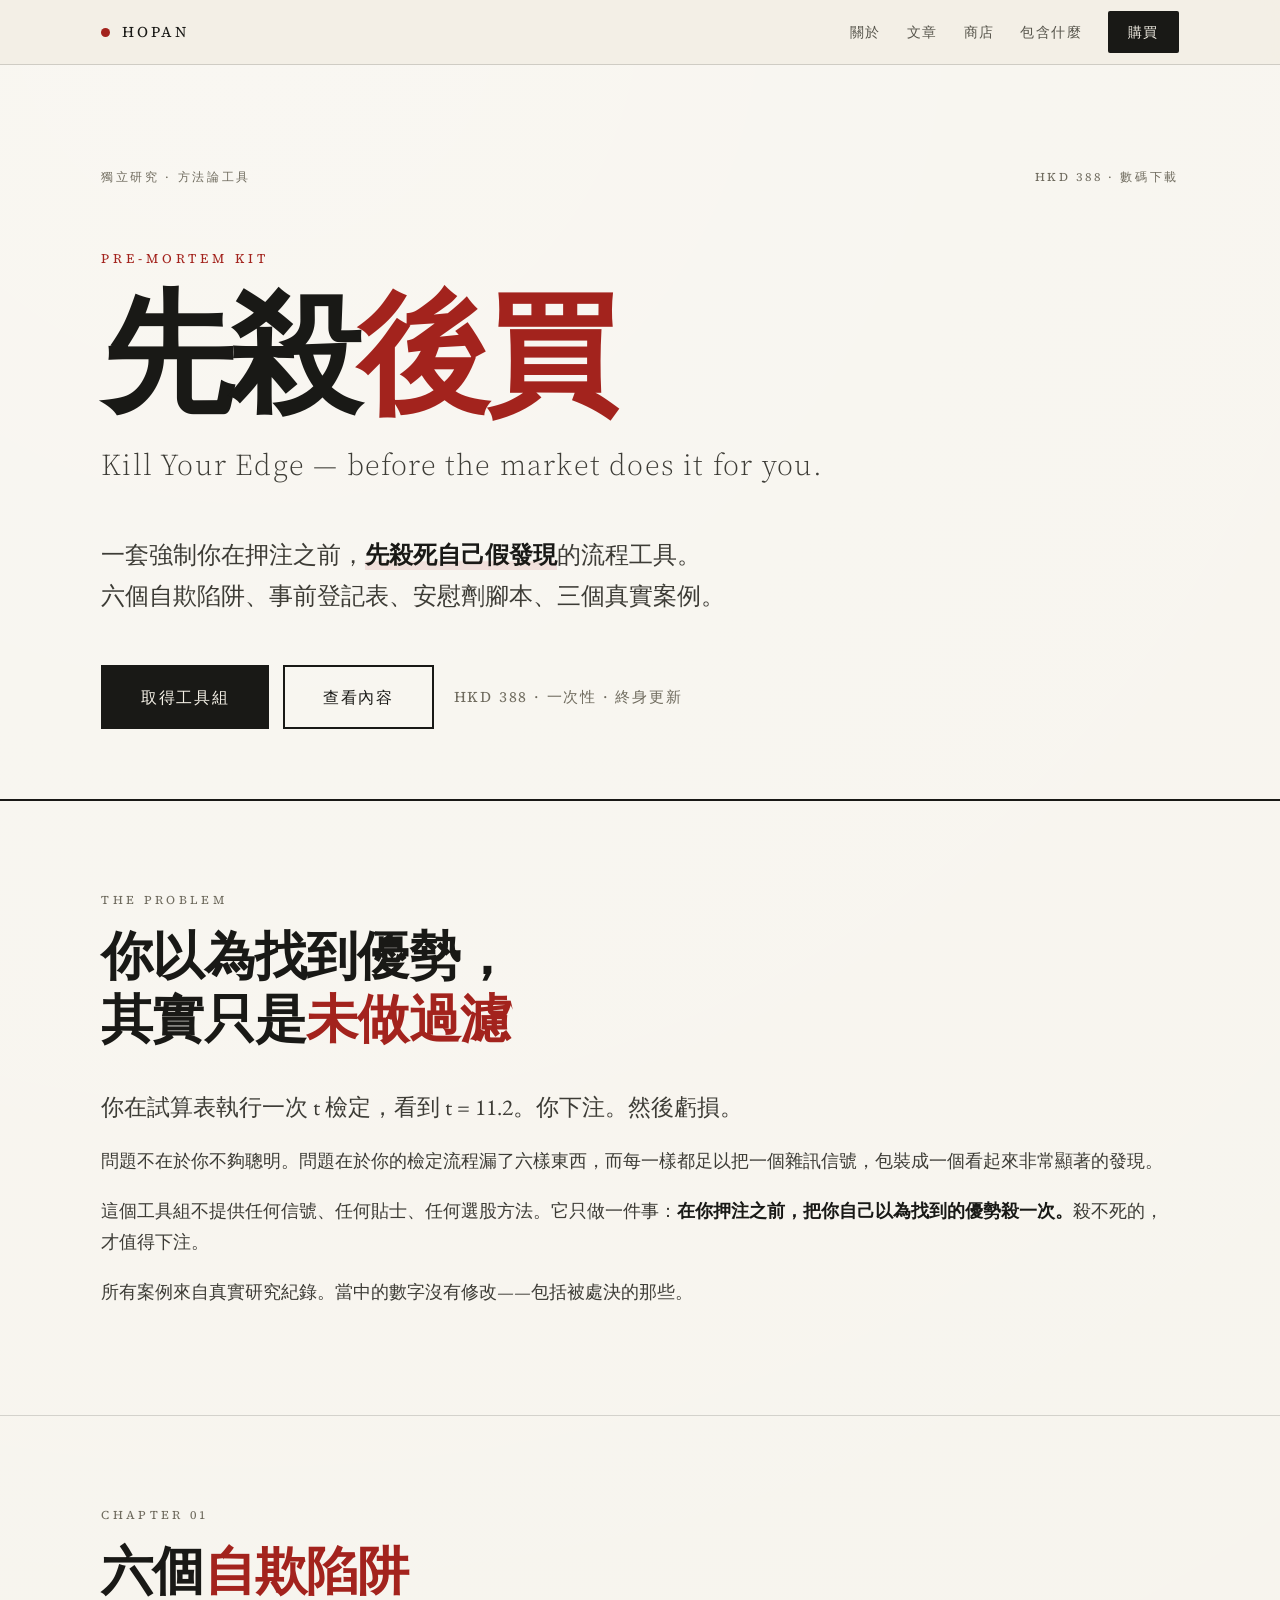
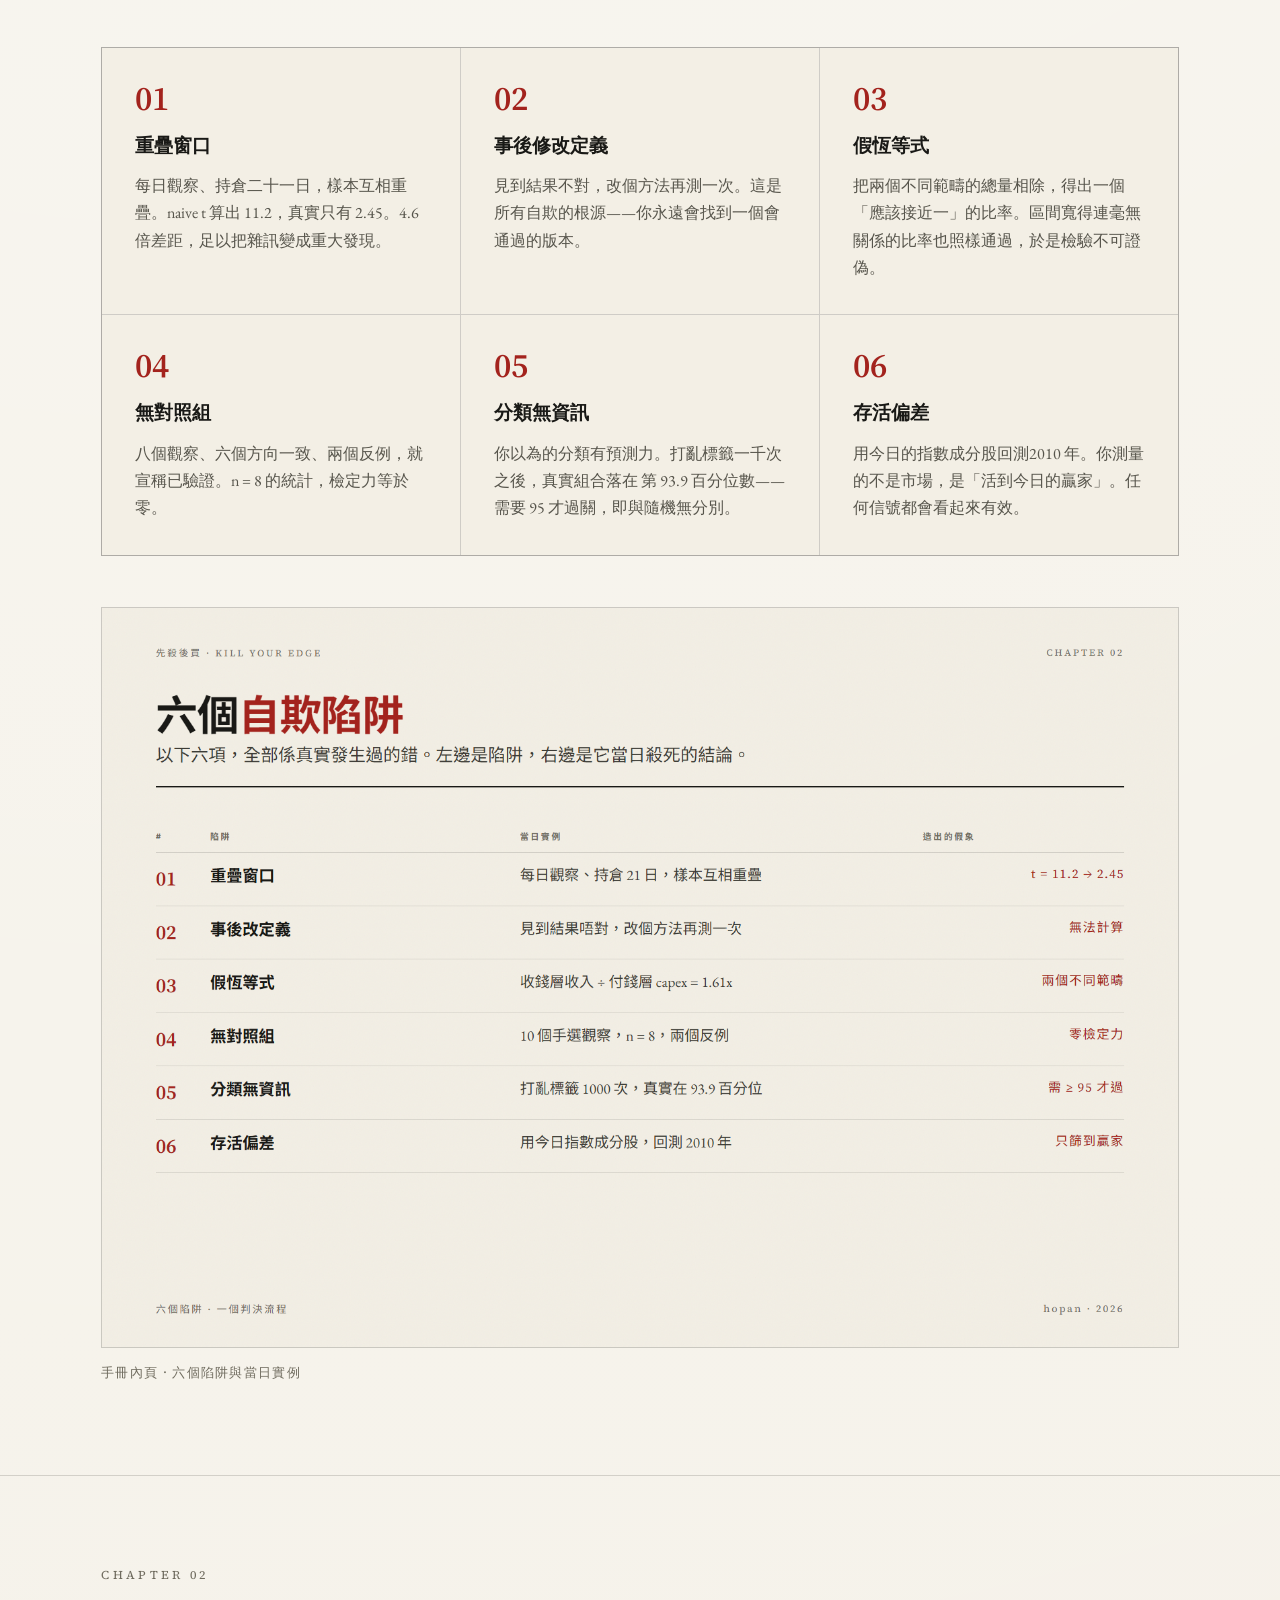
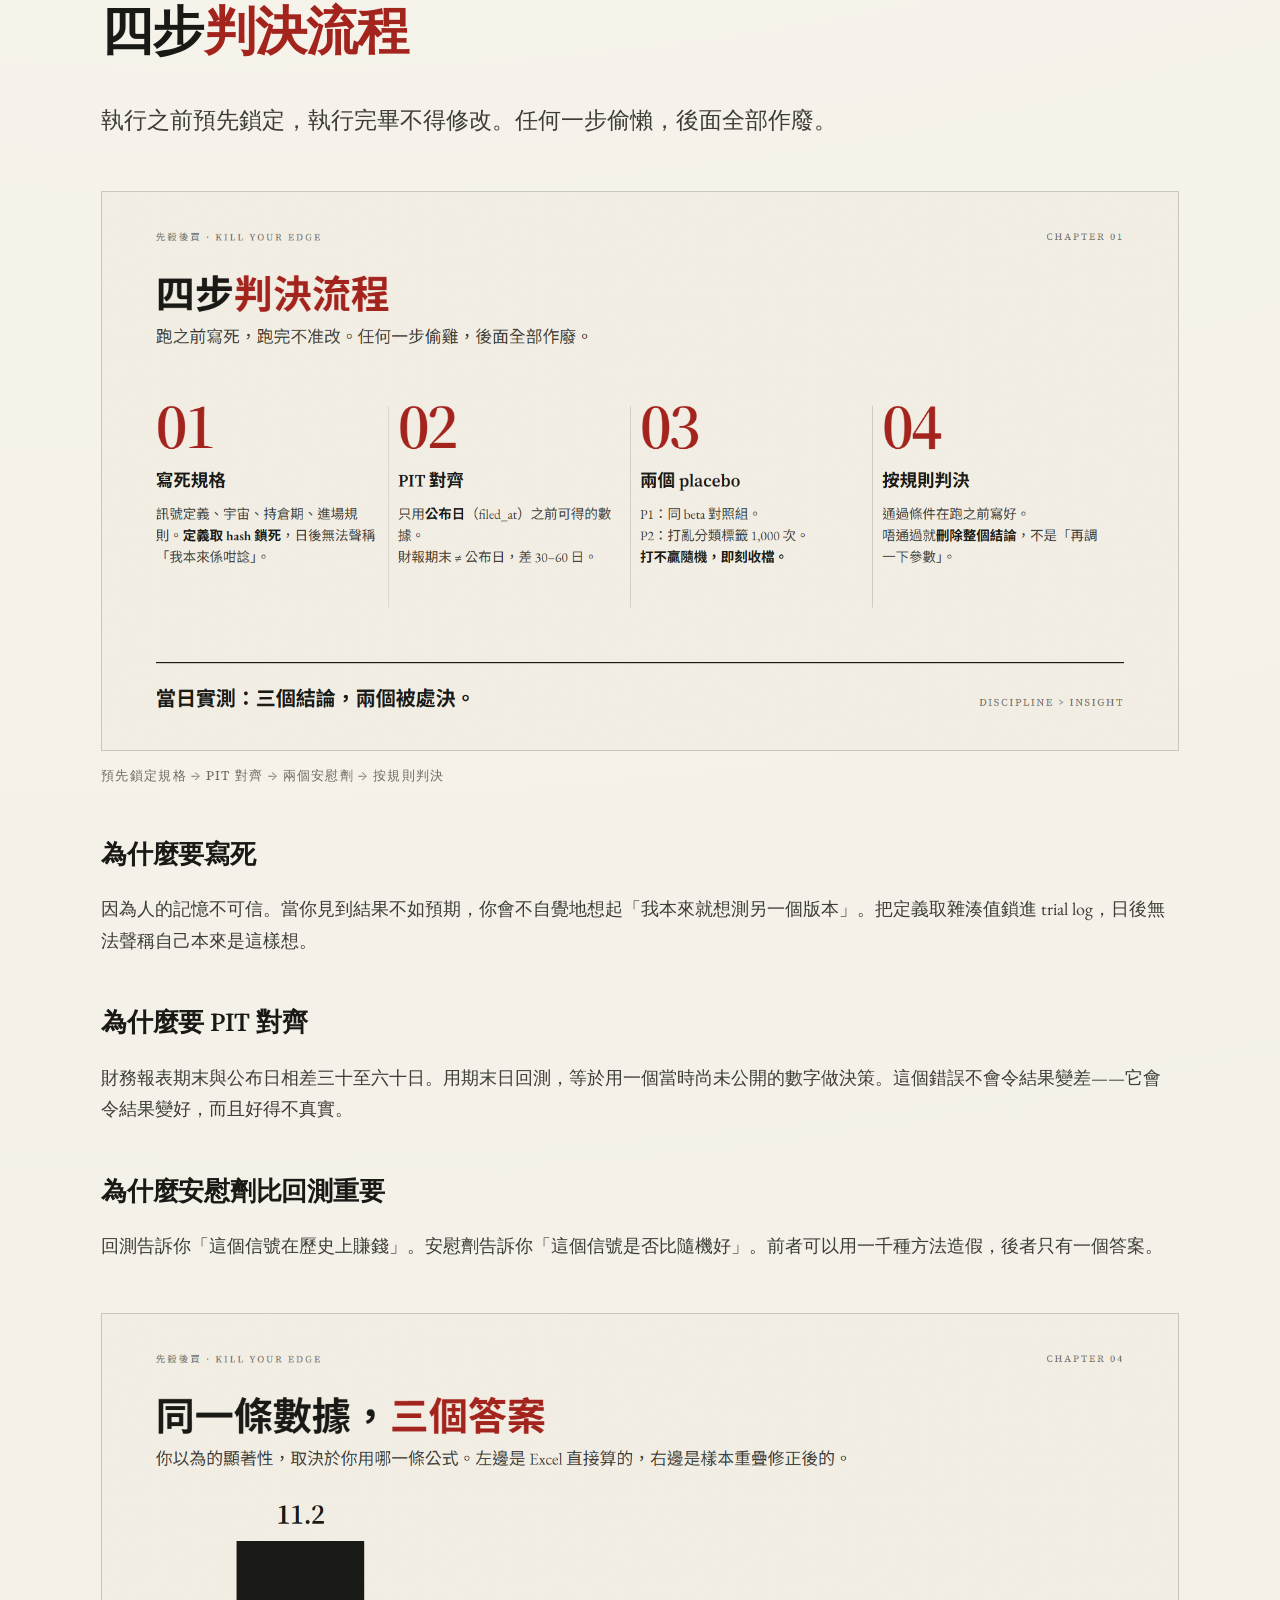
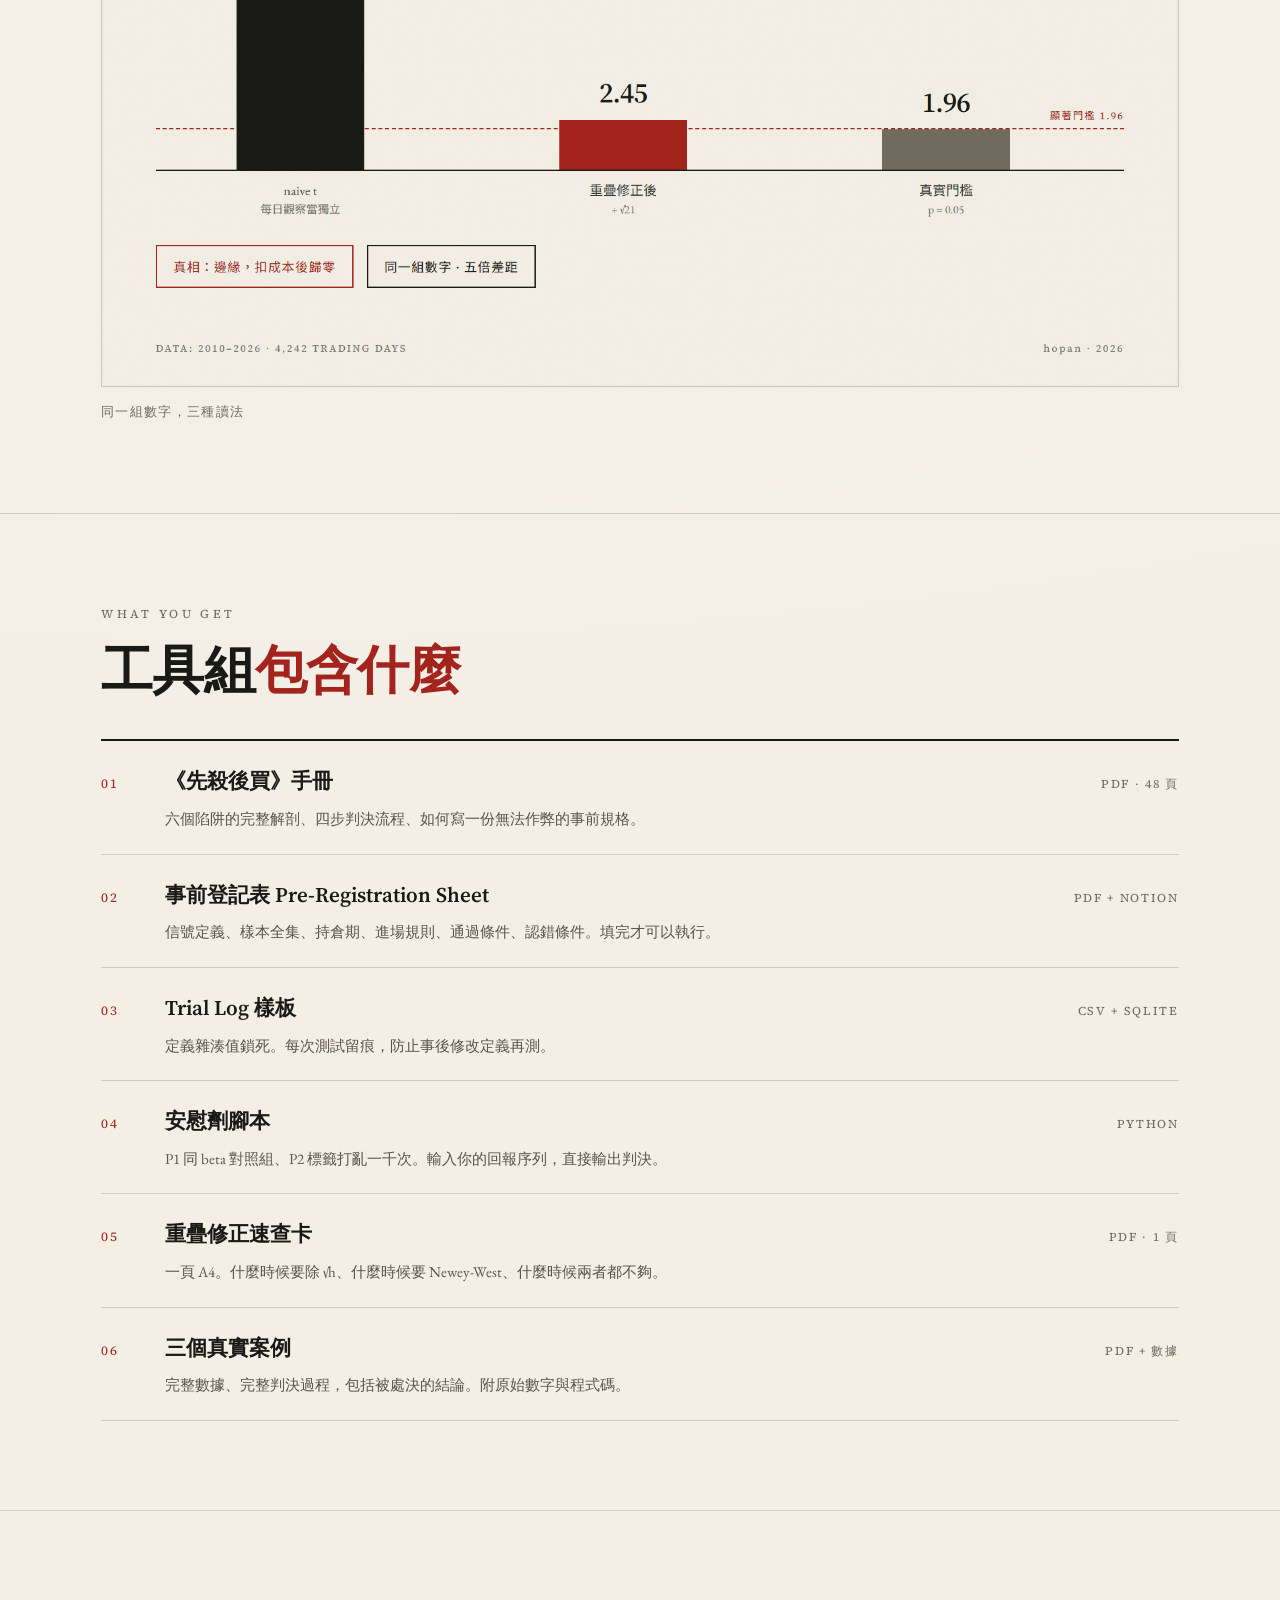
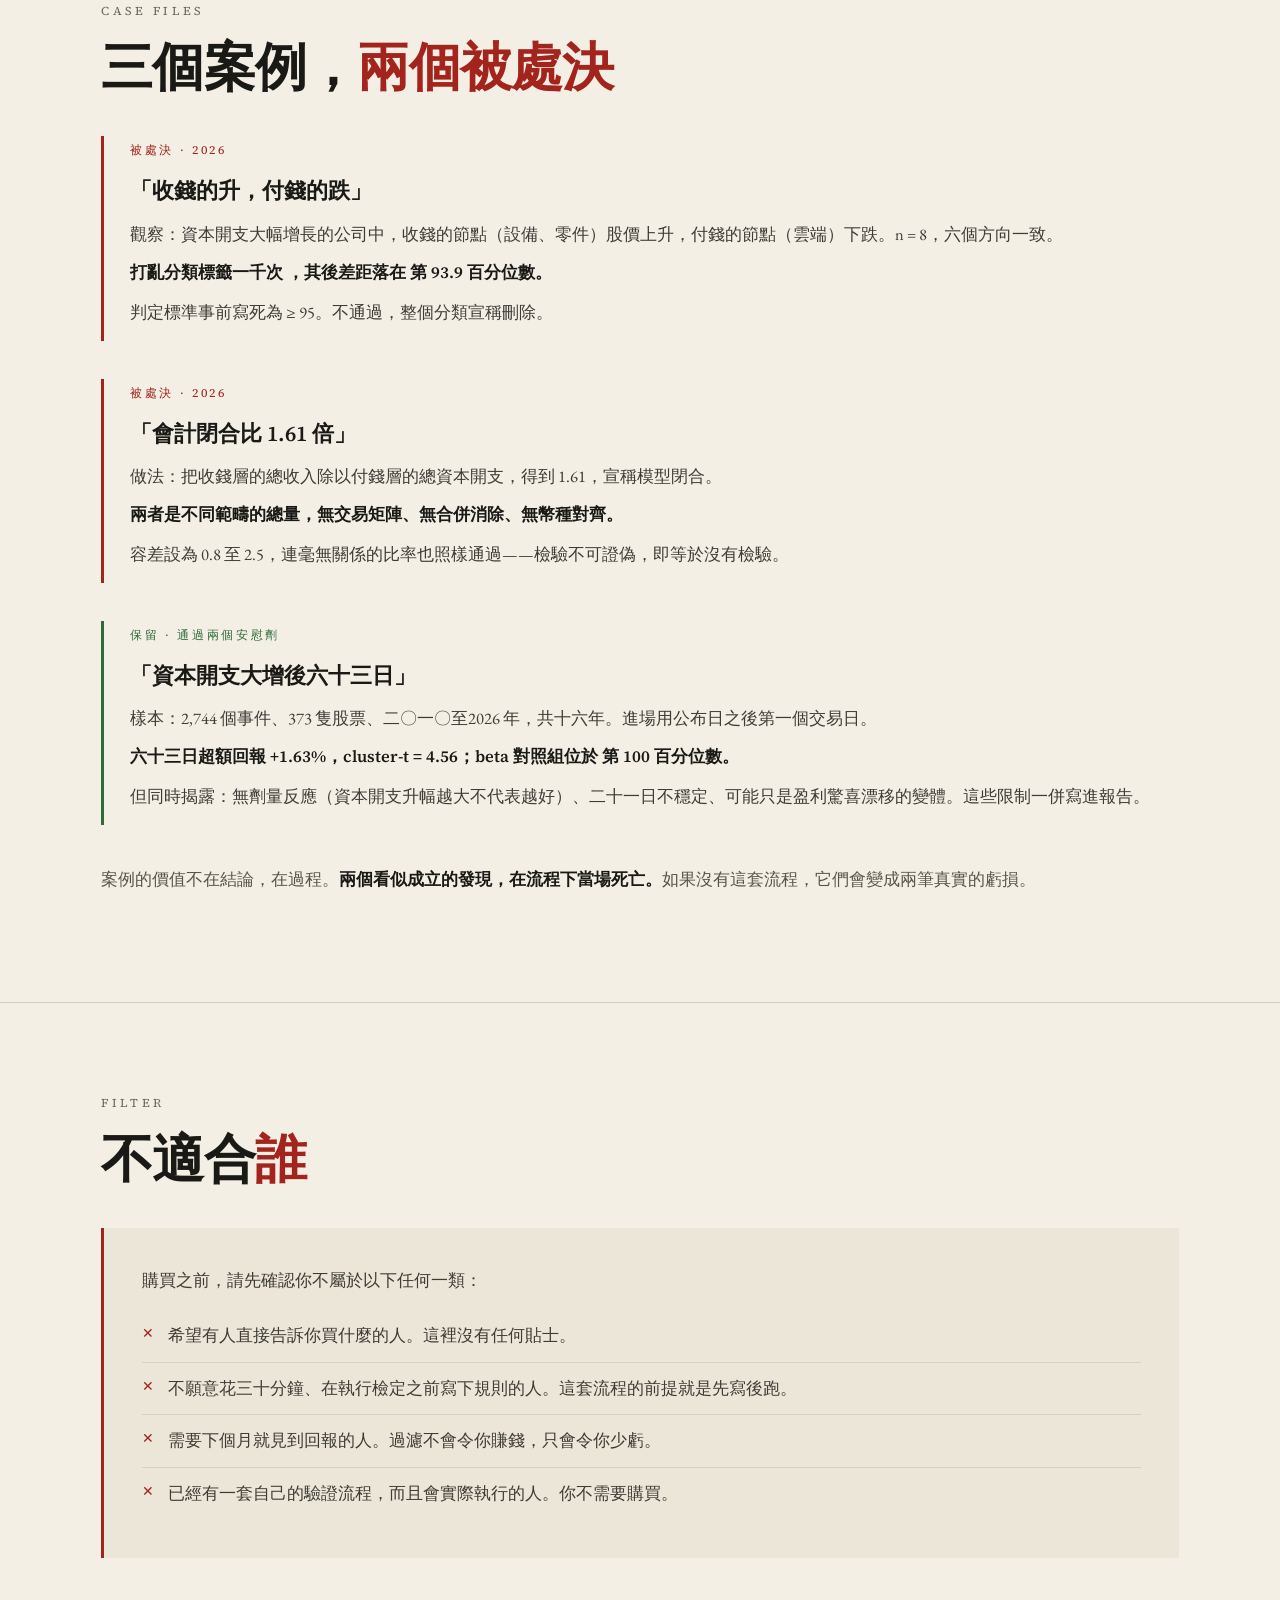
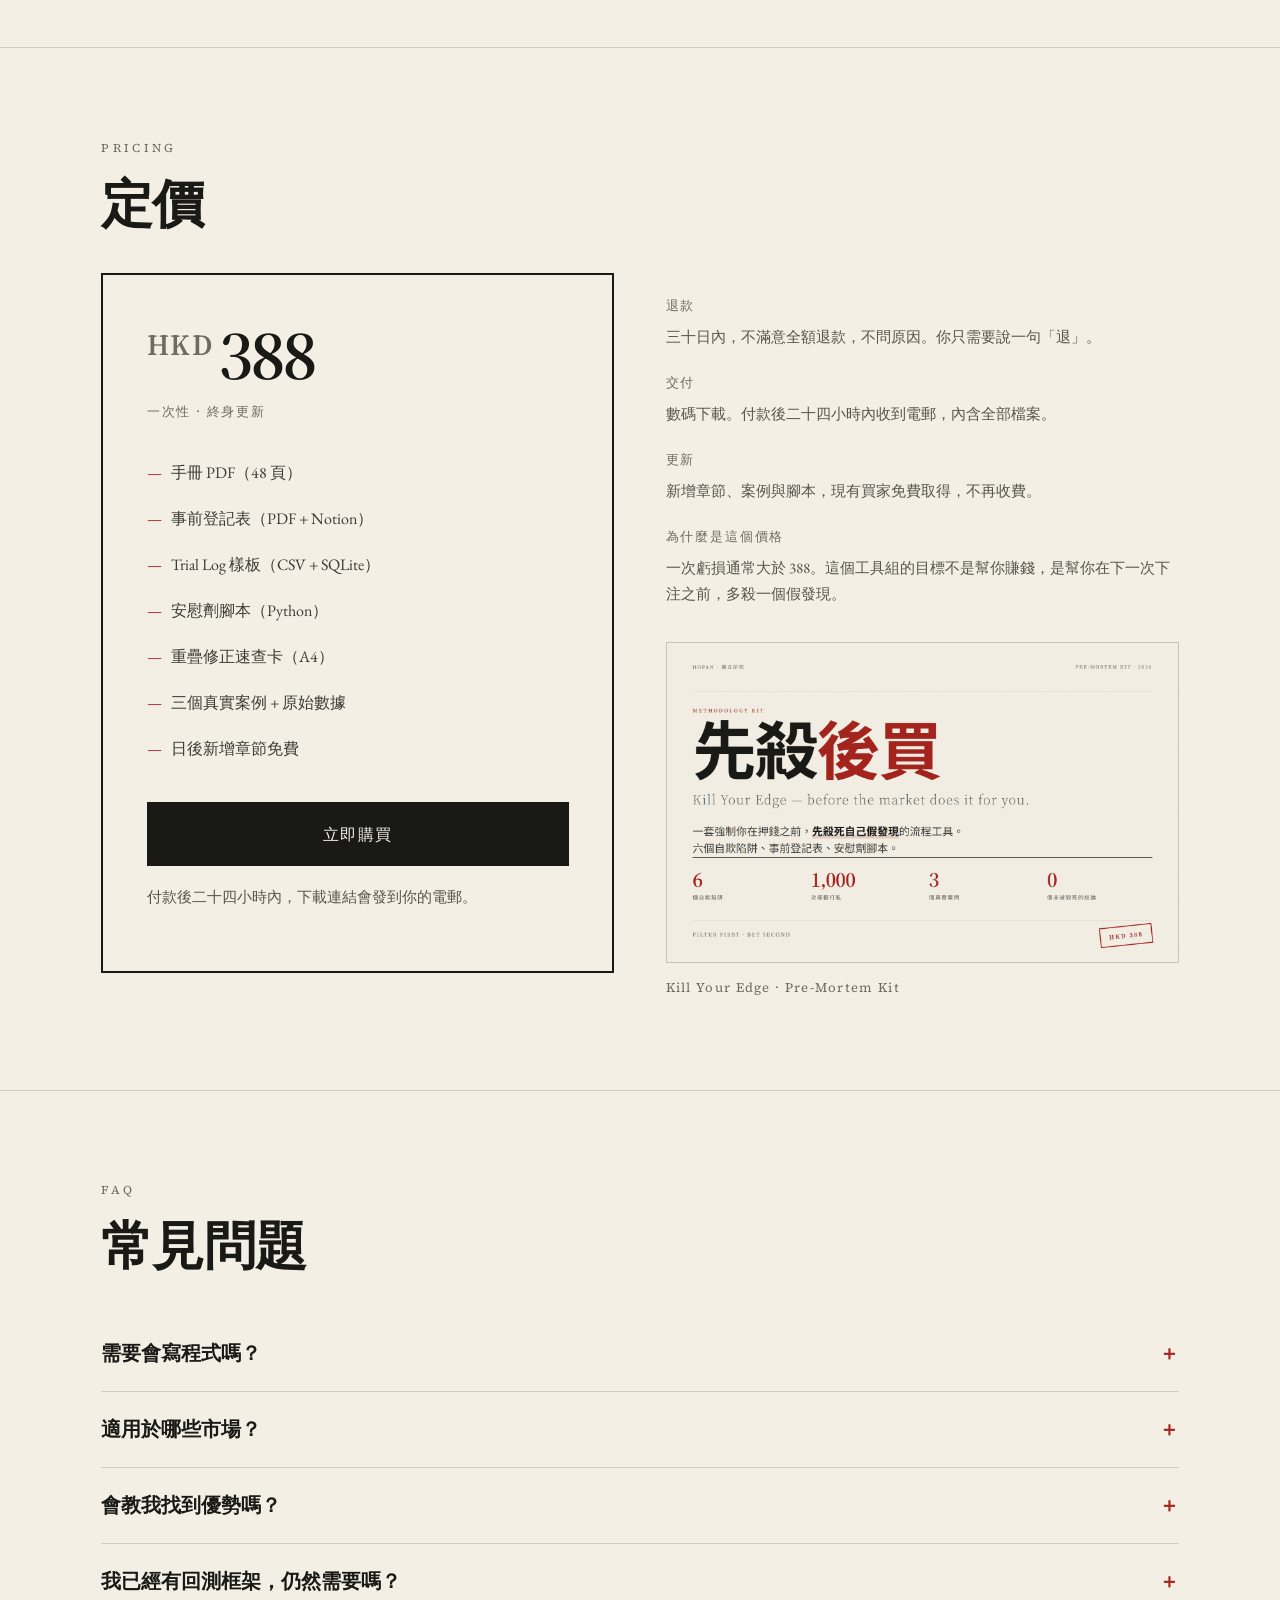
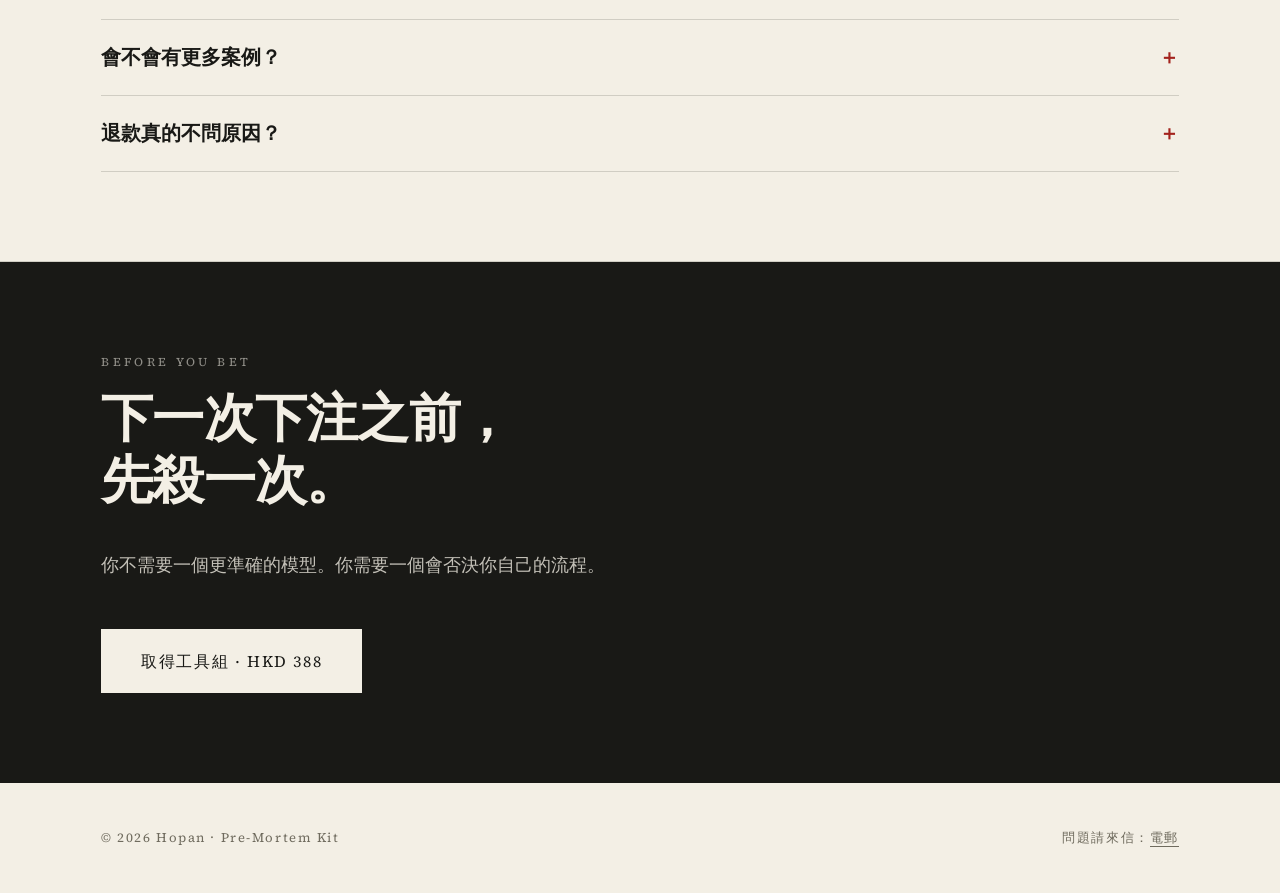
==== product-premortem.html @ c2eba6cc "商城改版：產品卡片化 + 全站文案轉書面語（經二仔審查，修 n 值矛盾、倍數誤差、術語統一）" ====
<!DOCTYPE html>
<html lang="zh-Hant">
<head>
<meta charset="utf-8">
<meta name="viewport" content="width=device-width,initial-scale=1">
<title>先殺後買 · Kill Your Edge——在押注之前，先殺死自己以為找到的優勢</title>
<meta name="description" content="一套強制你在押注之前殺死自己假發現的流程工具。六個自欺陷阱、事前登記表、安慰劑腳本、三個真實案例。HKD 388。">
<meta property="og:title" content="先殺後買 · Kill Your Edge">
<meta property="og:description" content="在押注之前，先殺死自己以為找到的優勢。">
<meta property="og:image" content="https://wus311125-cmd.github.io/images/01-cover.png">
<style>
@font-face{font-family:'SS4';src:url('fonts/source-serif-4-variable.ttf') format('truetype');font-weight:200 900;font-display:swap;}
@font-face{font-family:'EBG';src:url('fonts/eb-garamond-variable.ttf') format('truetype');font-weight:400 800;font-display:swap;}
:root{
  --ground:#f3efe5; --ground-2:#ece6d8; --ink:#191916; --ink-soft:#3d3c36;
  --ink-dim:#57554c; --ink-faint:#6f6b5e; --red:#a3231d; --red-soft:rgba(163,35,29,.10);
}
*{margin:0;padding:0;box-sizing:border-box;}
html{scroll-behavior:smooth;}
body{
  background:var(--ground); color:var(--ink);
  font-family:'EBG',Georgia,serif; font-size:18px; line-height:1.75;
  -webkit-font-smoothing:antialiased;
  background-image:radial-gradient(circle at 20% 0%,rgba(255,255,255,.5),transparent 55%);
}
::selection{background:var(--ink);color:var(--ground);}
a{color:inherit;text-decoration:none;}
.wrap{max-width:1180px;margin:0 auto;padding:0 clamp(20px,4vw,56px);}

header{
  position:sticky;top:0;z-index:50;background:rgba(243,239,229,.94);
  backdrop-filter:blur(8px);border-bottom:1px solid rgba(25,25,22,.16);
}
header .wrap{display:flex;align-items:center;justify-content:space-between;height:64px;}
.brand{display:flex;align-items:center;gap:12px;font-family:'SS4',serif;font-size:15px;letter-spacing:.18em;text-transform:uppercase;}
.dot{width:9px;height:9px;border-radius:50%;background:var(--red);display:inline-block;}
header nav{display:flex;gap:26px;align-items:center;font-family:'SS4',serif;font-size:14px;letter-spacing:.1em;color:var(--ink-dim);}
header nav a:hover{color:var(--red);}
.buy-mini{
  background:var(--ink);color:var(--ground);padding:9px 20px;border-radius:2px;
  font-family:'SS4',serif;font-size:14px;letter-spacing:.1em;transition:background .2s;
}
.buy-mini:hover{background:var(--red);color:var(--ground)!important;}

.hero{padding:clamp(56px,8vw,110px) 0 clamp(40px,6vw,70px);border-bottom:2px solid var(--ink);}
.dateline{display:flex;justify-content:space-between;font-family:'SS4',serif;font-size:12px;letter-spacing:.22em;text-transform:uppercase;color:var(--ink-faint);margin-bottom:clamp(30px,5vw,60px);}
.kicker{font-family:'SS4',serif;font-size:13px;letter-spacing:.3em;text-transform:uppercase;color:var(--red);margin-bottom:20px;}
h1{font-family:'SS4',serif;font-weight:600;font-size:clamp(56px,11vw,132px);line-height:.95;letter-spacing:-.03em;}
h1 .r{color:var(--red);}
.hero .en{font-family:'SS4',serif;font-size:clamp(18px,2.4vw,30px);font-weight:300;letter-spacing:.04em;color:var(--ink-soft);margin-top:22px;}
.hero .lede{font-size:clamp(18px,2vw,24px);line-height:1.7;color:var(--ink-soft);max-width:820px;margin-top:clamp(26px,4vw,44px);}
.hero .lede b{font-weight:600;color:var(--ink);box-shadow:inset 0 -.36em 0 var(--red-soft);}
.herocta{display:flex;gap:14px;align-items:center;flex-wrap:wrap;margin-top:clamp(30px,4vw,48px);}
.btn{
  display:inline-block;font-family:'SS4',serif;font-size:16px;letter-spacing:.1em;
  padding:16px 38px;border:2px solid var(--ink);transition:all .2s;
}
.btn.solid{background:var(--ink);color:var(--ground);}
.btn.solid:hover{background:var(--red);border-color:var(--red);}
.btn.ghost{background:transparent;color:var(--ink);}
.btn.ghost:hover{background:var(--ink);color:var(--ground);}
.price-tag{font-family:'SS4',serif;font-size:15px;letter-spacing:.12em;color:var(--ink-faint);margin-left:6px;}

section{padding:clamp(56px,7vw,96px) 0;border-bottom:1px solid rgba(25,25,22,.16);}
.eyebrow{font-family:'SS4',serif;font-size:12px;letter-spacing:.28em;text-transform:uppercase;color:var(--ink-faint);margin-bottom:14px;}
h2{font-family:'SS4',serif;font-size:clamp(30px,4.2vw,52px);font-weight:600;line-height:1.2;letter-spacing:-.015em;margin-bottom:clamp(22px,3vw,38px);}
h2 .r{color:var(--red);}
h3{font-family:'SS4',serif;font-size:clamp(20px,2.2vw,26px);font-weight:600;margin:44px 0 16px;letter-spacing:-.01em;}
p{margin-bottom:18px;color:var(--ink-soft);}
p.big{font-size:clamp(19px,2vw,23px);line-height:1.7;color:var(--ink-soft);}
p strong{color:var(--ink);font-weight:600;}
figure{margin:clamp(30px,4vw,52px) 0 0;}
figure img{width:100%;display:block;border:1px solid rgba(25,25,22,.2);}
figcaption{font-family:'SS4',serif;font-size:13px;letter-spacing:.1em;color:var(--ink-faint);margin-top:14px;}

.grid{display:grid;grid-template-columns:repeat(auto-fit,minmax(320px,1fr));gap:1px;background:rgba(25,25,22,.18);border:1px solid rgba(25,25,22,.18);margin-top:clamp(28px,4vw,44px);}
.card{background:var(--ground);padding:clamp(22px,2.6vw,34px);}
.card .n{font-family:'SS4',serif;font-size:34px;font-weight:600;color:var(--red);line-height:1;margin-bottom:14px;}
.card h4{font-family:'SS4',serif;font-size:19px;font-weight:600;margin-bottom:10px;}
.card p{font-size:16px;line-height:1.7;margin:0;color:var(--ink-dim);}

.inc{list-style:none;border-top:2px solid var(--ink);margin-top:clamp(24px,3vw,36px);}
.inc li{display:grid;grid-template-columns:46px 1fr auto;gap:18px;align-items:baseline;padding:22px 0;border-bottom:1px solid rgba(25,25,22,.16);}
.inc .no{font-family:'SS4',serif;font-size:13px;letter-spacing:.16em;color:var(--red);}
.inc .nm{font-family:'SS4',serif;font-size:clamp(17px,1.8vw,21px);font-weight:600;}
.inc .nm small{display:block;font-family:'EBG',serif;font-size:15px;font-weight:400;color:var(--ink-dim);margin-top:6px;line-height:1.7;}
.inc .fmt{font-family:'SS4',serif;font-size:12px;letter-spacing:.14em;text-transform:uppercase;color:var(--ink-faint);white-space:nowrap;}

.case{border-left:3px solid var(--ink);padding:4px 0 4px 26px;margin-bottom:38px;}
.case.killed{border-left-color:var(--red);}
.case .verdict{font-family:'SS4',serif;font-size:12px;letter-spacing:.22em;text-transform:uppercase;color:var(--red);margin-bottom:10px;}
.case.kept{border-left-color:#2f6b3a;}
.case.kept .verdict{color:#2f6b3a;}
.case h4{font-family:'SS4',serif;font-size:22px;font-weight:600;margin-bottom:10px;}
.case p{font-size:16.5px;margin-bottom:10px;}
.case .num{font-family:'SS4',serif;color:var(--ink);font-weight:600;}

.notfor{background:var(--ground-2);border-left:3px solid var(--red);padding:clamp(24px,3vw,38px);margin-top:clamp(24px,3vw,36px);}
.notfor ul{list-style:none;margin-top:14px;}
.notfor li{padding:11px 0 11px 26px;position:relative;font-size:17px;color:var(--ink-soft);border-bottom:1px solid rgba(25,25,22,.1);}
.notfor li:last-child{border-bottom:none;}
.notfor li::before{content:'✕';position:absolute;left:0;color:var(--red);font-family:'SS4',serif;font-size:14px;}

.pricing{display:grid;grid-template-columns:1fr 1fr;gap:clamp(24px,4vw,56px);align-items:start;}
.pricebox{border:2px solid var(--ink);padding:clamp(28px,3.4vw,44px);background:var(--ground);}
.pricebox .amt{font-family:'SS4',serif;font-size:clamp(48px,6vw,70px);font-weight:600;letter-spacing:-.03em;line-height:1;}
.pricebox .cur{font-size:.42em;vertical-align:super;letter-spacing:.05em;color:var(--ink-faint);margin-right:6px;}
.pricebox .note{font-family:'SS4',serif;font-size:13px;letter-spacing:.14em;color:var(--ink-faint);margin-top:12px;text-transform:uppercase;}
.pricebox ul{list-style:none;margin:26px 0 30px;}
.pricebox li{padding:9px 0 9px 24px;position:relative;font-size:16px;color:var(--ink-soft);}
.pricebox li::before{content:'—';position:absolute;left:0;color:var(--red);}
.pricebox .btn{display:block;text-align:center;}
.terms{font-size:15px;color:var(--ink-dim);}
.terms dt{font-family:'SS4',serif;font-size:13px;letter-spacing:.14em;text-transform:uppercase;color:var(--ink-faint);margin-top:22px;}
.terms dd{margin:6px 0 0;}

.faq details{border-bottom:1px solid rgba(25,25,22,.16);padding:20px 0;}
.faq summary{
  font-family:'SS4',serif;font-size:clamp(17px,1.9vw,20px);font-weight:600;cursor:pointer;
  list-style:none;display:flex;justify-content:space-between;gap:20px;align-items:baseline;
}
.faq summary::-webkit-details-marker{display:none;}
.faq summary::after{content:'＋';color:var(--red);font-size:20px;flex-shrink:0;}
.faq details[open] summary::after{content:'－';}
.faq details p{margin:14px 0 0;font-size:16.5px;}

.final{background:var(--ink);color:var(--ground);border-bottom:none;}
.final h2{color:var(--ground);}
.final p{color:rgba(243,239,229,.78);}
.final .btn.solid{background:var(--ground);color:var(--ink);border-color:var(--ground);}
.final .btn.solid:hover{background:var(--red);color:var(--ground);border-color:var(--red);}

footer{padding:44px 0;font-family:'SS4',serif;font-size:13px;letter-spacing:.12em;color:var(--ink-faint);}
footer .wrap{display:flex;justify-content:space-between;gap:20px;flex-wrap:wrap;}

@media(max-width:820px){
  .pricing{grid-template-columns:1fr;}
  header nav{display:none;}
  .inc li{grid-template-columns:34px 1fr;gap:12px;}
  .inc .fmt{grid-column:2;margin-top:6px;}
  .hero .dateline{flex-direction:column;gap:8px;}
}
</style>
</head>
<body>

<header>
  <div class="wrap">
    <a class="brand" href="index.html"><span class="dot"></span><span>Hopan</span></a>
    <nav aria-label="主導覽">
      <a href="index.html">關於</a>
      <a href="index.html#writing">文章</a>
      <a href="shop.html">商店</a>
      <a href="#includes">包含什麼</a>
      <a class="buy-mini" href="#pricing">購買</a>
    </nav>
  </div>
</header>

<section class="hero">
  <div class="wrap">
    <div class="dateline"><span>獨立研究 · 方法論工具</span><span>HKD 388 · 數碼下載</span></div>
    <div class="kicker">Pre-Mortem Kit</div>
    <h1>先殺<span class="r">後買</span></h1>
    <div class="en">Kill Your Edge — before the market does it for you.</div>
    <p class="lede">一套強制你在押注之前，<b>先殺死自己假發現</b>的流程工具。<br>六個自欺陷阱、事前登記表、安慰劑腳本、三個真實案例。</p>
    <div class="herocta">
      <a class="btn solid" href="#pricing">取得工具組</a>
      <a class="btn ghost" href="#includes">查看內容</a>
      <span class="price-tag">HKD 388 · 一次性 · 終身更新</span>
    </div>
  </div>
</section>

<section id="problem">
  <div class="wrap">
    <div class="eyebrow">The Problem</div>
    <h2>你以為找到優勢，<br>其實只是<span class="r">未做過濾</span></h2>
    <p class="big">你在試算表執行一次 t 檢定，看到 t = 11.2。你下注。然後虧損。</p>
    <p>問題不在於你不夠聰明。問題在於你的檢定流程漏了六樣東西，而每一樣都足以把一個雜訊信號，包裝成一個看起來非常顯著的發現。</p>
    <p>這個工具組不提供任何信號、任何貼士、任何選股方法。它只做一件事：<strong>在你押注之前，把你自己以為找到的優勢殺一次。</strong>殺不死的，才值得下注。</p>
    <p>所有案例來自真實研究紀錄。當中的數字沒有修改——包括被處決的那些。</p>
  </div>
</section>

<section id="traps">
  <div class="wrap">
    <div class="eyebrow">Chapter 01</div>
    <h2>六個<span class="r">自欺陷阱</span></h2>
    <div class="grid">
      <div class="card"><div class="n">01</div><h4>重疊窗口</h4><p>每日觀察、持倉二十一日，樣本互相重疊。naive t 算出 11.2，真實只有 2.45。4.6 倍差距，足以把雜訊變成重大發現。</p></div>
      <div class="card"><div class="n">02</div><h4>事後修改定義</h4><p>見到結果不對，改個方法再測一次。這是所有自欺的根源——你永遠會找到一個會通過的版本。</p></div>
      <div class="card"><div class="n">03</div><h4>假恆等式</h4><p>把兩個不同範疇的總量相除，得出一個「應該接近一」的比率。區間寬得連毫無關係的比率也照樣通過，於是檢驗不可證偽。</p></div>
      <div class="card"><div class="n">04</div><h4>無對照組</h4><p>八個觀察、六個方向一致、兩個反例，就宣稱已驗證。n = 8 的統計，檢定力等於零。</p></div>
      <div class="card"><div class="n">05</div><h4>分類無資訊</h4><p>你以為的分類有預測力。打亂標籤一千次之後，真實組合落在 第 93.9 百分位數——需要 95 才過關，即與隨機無分別。</p></div>
      <div class="card"><div class="n">06</div><h4>存活偏差</h4><p>用今日的指數成分股回測2010 年。你測量的不是市場，是「活到今日的贏家」。任何信號都會看起來有效。</p></div>
    </div>
    <figure>
      <img src="images/02-traps.png" alt="六個自欺陷阱一覽表" loading="lazy">
      <figcaption>手冊內頁 · 六個陷阱與當日實例</figcaption>
    </figure>
  </div>
</section>

<section id="method">
  <div class="wrap">
    <div class="eyebrow">Chapter 02</div>
    <h2>四步<span class="r">判決流程</span></h2>
    <p class="big">執行之前預先鎖定，執行完畢不得修改。任何一步偷懶，後面全部作廢。</p>
    <figure>
      <img src="images/04-flow.png" alt="四步判決流程圖" loading="lazy">
      <figcaption>預先鎖定規格 → PIT 對齊 → 兩個安慰劑 → 按規則判決</figcaption>
    </figure>
    <h3>為什麼要寫死</h3>
    <p>因為人的記憶不可信。當你見到結果不如預期，你會不自覺地想起「我本來就想測另一個版本」。把定義取雜湊值鎖進 trial log，日後無法聲稱自己本來是這樣想。</p>
    <h3>為什麼要 PIT 對齊</h3>
    <p>財務報表期末與公布日相差三十至六十日。用期末日回測，等於用一個當時尚未公開的數字做決策。這個錯誤不會令結果變差——它會令結果變好，而且好得不真實。</p>
    <h3>為什麼安慰劑比回測重要</h3>
    <p>回測告訴你「這個信號在歷史上賺錢」。安慰劑告訴你「這個信號是否比隨機好」。前者可以用一千種方法造假，後者只有一個答案。</p>
    <figure>
      <img src="images/03-tstat.png" alt="naive t 11.2 對比重疊修正後 2.45" loading="lazy">
      <figcaption>同一組數字，三種讀法</figcaption>
    </figure>
  </div>
</section>

<section id="includes">
  <div class="wrap">
    <div class="eyebrow">What You Get</div>
    <h2>工具組<span class="r">包含什麼</span></h2>
    <ul class="inc">
      <li><span class="no">01</span><span class="nm">《先殺後買》手冊<small>六個陷阱的完整解剖、四步判決流程、如何寫一份無法作弊的事前規格。</small></span><span class="fmt">PDF · 48 頁</span></li>
      <li><span class="no">02</span><span class="nm">事前登記表 Pre-Registration Sheet<small>信號定義、樣本全集、持倉期、進場規則、通過條件、認錯條件。填完才可以執行。</small></span><span class="fmt">PDF + Notion</span></li>
      <li><span class="no">03</span><span class="nm">Trial Log 樣板<small>定義雜湊值鎖死。每次測試留痕，防止事後修改定義再測。</small></span><span class="fmt">CSV + SQLite</span></li>
      <li><span class="no">04</span><span class="nm">安慰劑腳本<small>P1 同 beta 對照組、P2 標籤打亂一千次。輸入你的回報序列，直接輸出判決。</small></span><span class="fmt">Python</span></li>
      <li><span class="no">05</span><span class="nm">重疊修正速查卡<small>一頁 A4。什麼時候要除 √h、什麼時候要 Newey-West、什麼時候兩者都不夠。</small></span><span class="fmt">PDF · 1 頁</span></li>
      <li><span class="no">06</span><span class="nm">三個真實案例<small>完整數據、完整判決過程，包括被處決的結論。附原始數字與程式碼。</small></span><span class="fmt">PDF + 數據</span></li>
    </ul>
  </div>
</section>

<section id="cases">
  <div class="wrap">
    <div class="eyebrow">Case Files</div>
    <h2>三個案例，<span class="r">兩個被處決</span></h2>

    <div class="case killed">
      <div class="verdict">被處決 · 2026</div>
      <h4>「收錢的升，付錢的跌」</h4>
      <p>觀察：資本開支大幅增長的公司中，收錢的節點（設備、零件）股價上升，付錢的節點（雲端）下跌。n = 8，六個方向一致。</p>
      <p class="num">打亂分類標籤一千次 ，其後差距落在 第 93.9 百分位數。</p>
      <p>判定標準事前寫死為 ≥ 95。不通過，整個分類宣稱刪除。</p>
    </div>

    <div class="case killed">
      <div class="verdict">被處決 · 2026</div>
      <h4>「會計閉合比 1.61 倍」</h4>
      <p>做法：把收錢層的總收入除以付錢層的總資本開支，得到 1.61，宣稱模型閉合。</p>
      <p class="num">兩者是不同範疇的總量，無交易矩陣、無合併消除、無幣種對齊。</p>
      <p>容差設為 0.8 至 2.5，連毫無關係的比率也照樣通過——檢驗不可證偽，即等於沒有檢驗。</p>
    </div>

    <div class="case kept">
      <div class="verdict">保留 · 通過兩個安慰劑</div>
      <h4>「資本開支大增後六十三日」</h4>
      <p>樣本：2,744 個事件、373 隻股票、二〇一〇至2026 年，共十六年。進場用公布日之後第一個交易日。</p>
      <p class="num">六十三日超額回報 +1.63%，cluster-t = 4.56；beta 對照組位於 第 100 百分位數。</p>
      <p>但同時揭露：無劑量反應（資本開支升幅越大不代表越好）、二十一日不穩定、可能只是盈利驚喜漂移的變體。這些限制一併寫進報告。</p>
    </div>

    <p style="margin-top:40px;font-size:17px;color:var(--ink-dim);">案例的價值不在結論，在過程。<strong>兩個看似成立的發現，在流程下當場死亡。</strong>如果沒有這套流程，它們會變成兩筆真實的虧損。</p>
  </div>
</section>

<section id="notfor">
  <div class="wrap">
    <div class="eyebrow">Filter</div>
    <h2>不適合<span class="r">誰</span></h2>
    <div class="notfor">
      <p style="margin:0;font-size:17px;">購買之前，請先確認你不屬於以下任何一類：</p>
      <ul>
        <li>希望有人直接告訴你買什麼的人。這裡沒有任何貼士。</li>
        <li>不願意花三十分鐘、在執行檢定之前寫下規則的人。這套流程的前提就是先寫後跑。</li>
        <li>需要下個月就見到回報的人。過濾不會令你賺錢，只會令你少虧。</li>
        <li>已經有一套自己的驗證流程，而且會實際執行的人。你不需要購買。</li>
      </ul>
    </div>
  </div>
</section>

<section id="pricing">
  <div class="wrap">
    <div class="eyebrow">Pricing</div>
    <h2>定價</h2>
    <div class="pricing">
      <div class="pricebox">
        <div class="amt"><span class="cur">HKD</span>388</div>
        <div class="note">一次性 · 終身更新</div>
        <ul>
          <li>手冊 PDF（48 頁）</li>
          <li>事前登記表（PDF + Notion）</li>
          <li>Trial Log 樣板（CSV + SQLite）</li>
          <li>安慰劑腳本（Python）</li>
          <li>重疊修正速查卡（A4）</li>
          <li>三個真實案例 + 原始數據</li>
          <li>日後新增章節免費</li>
        </ul>
        <!-- 收款連結：把下面 href 換成你的 Stripe Payment Link / Gumroad / PayMe -->
        <a class="btn solid" href="#PAYMENT_LINK_HERE" id="buybtn">立即購買</a>
        <p class="terms" style="margin-top:18px;">付款後二十四小時內，下載連結會發到你的電郵。</p>
      </div>
      <div>
        <dl class="terms">
          <dt>退款</dt>
          <dd>三十日內，不滿意全額退款，不問原因。你只需要說一句「退」。</dd>
          <dt>交付</dt>
          <dd>數碼下載。付款後二十四小時內收到電郵，內含全部檔案。</dd>
          <dt>更新</dt>
          <dd>新增章節、案例與腳本，現有買家免費取得，不再收費。</dd>
          <dt>為什麼是這個價格</dt>
          <dd>一次虧損通常大於 388。這個工具組的目標不是幫你賺錢，是幫你在下一次下注之前，多殺一個假發現。</dd>
        </dl>
        <figure style="margin-top:34px;">
          <img src="images/01-cover.png" alt="先殺後買封面" loading="lazy">
          <figcaption>Kill Your Edge · Pre-Mortem Kit</figcaption>
        </figure>
      </div>
    </div>
  </div>
</section>

<section id="faq">
  <div class="wrap">
    <div class="eyebrow">FAQ</div>
    <h2>常見問題</h2>
    <div class="faq">
      <details><summary>需要會寫程式嗎？</summary><p>手冊、表格、速查卡完全不需要。安慰劑腳本需要基本 Python 執行能力（安裝、執行一個 .py 檔），手冊內有逐步指示。</p></details>
      <details><summary>適用於哪些市場？</summary><p>任何有連續價格序列的市場。案例使用美股與台股，方法本身與市場無關。</p></details>
      <details><summary>會教我找到優勢嗎？</summary><p>不會。這個工具組只教你殺死假的優勢。真正的優勢要你自己尋找——而它通常來自你願意付出、而別人不願意付出的成本。</p></details>
      <details><summary>我已經有回測框架，仍然需要嗎？</summary><p>你需要的是安慰劑與事前登記這兩部分。大部分回測框架擅長計算回報，不擅長證明這個報酬不是隨機。你可以只買這兩章。</p></details>
      <details><summary>會不會有更多案例？</summary><p>會。每次研究有新案例（包括失敗的），會免費加入，現有買家自動收到更新。</p></details>
      <details><summary>退款真的不問原因？</summary><p>真的。三十日內說一句「退」，全額退。這條規則的目的是降低你的決策成本——買錯的成本不應該高於買對的價值。</p></details>
    </div>
  </div>
</section>

<section class="final">
  <div class="wrap">
    <div class="eyebrow" style="color:rgba(243,239,229,.55)">Before You Bet</div>
    <h2>下一次下注之前，<br>先殺一次。</h2>
    <p style="max-width:640px;font-size:18px;">你不需要一個更準確的模型。你需要一個會否決你自己的流程。</p>
    <div class="herocta">
      <a class="btn solid" href="#PAYMENT_LINK_HERE">取得工具組 · HKD 388</a>
    </div>
  </div>
</section>

<footer>
  <div class="wrap">
    <span>© 2026 Hopan · Pre-Mortem Kit</span>
    <span>問題請來信：<a href="mailto:hello@example.com" style="border-bottom:1px solid var(--ink-faint)">電郵</a></span>
  </div>
</footer>

</body>
</html>
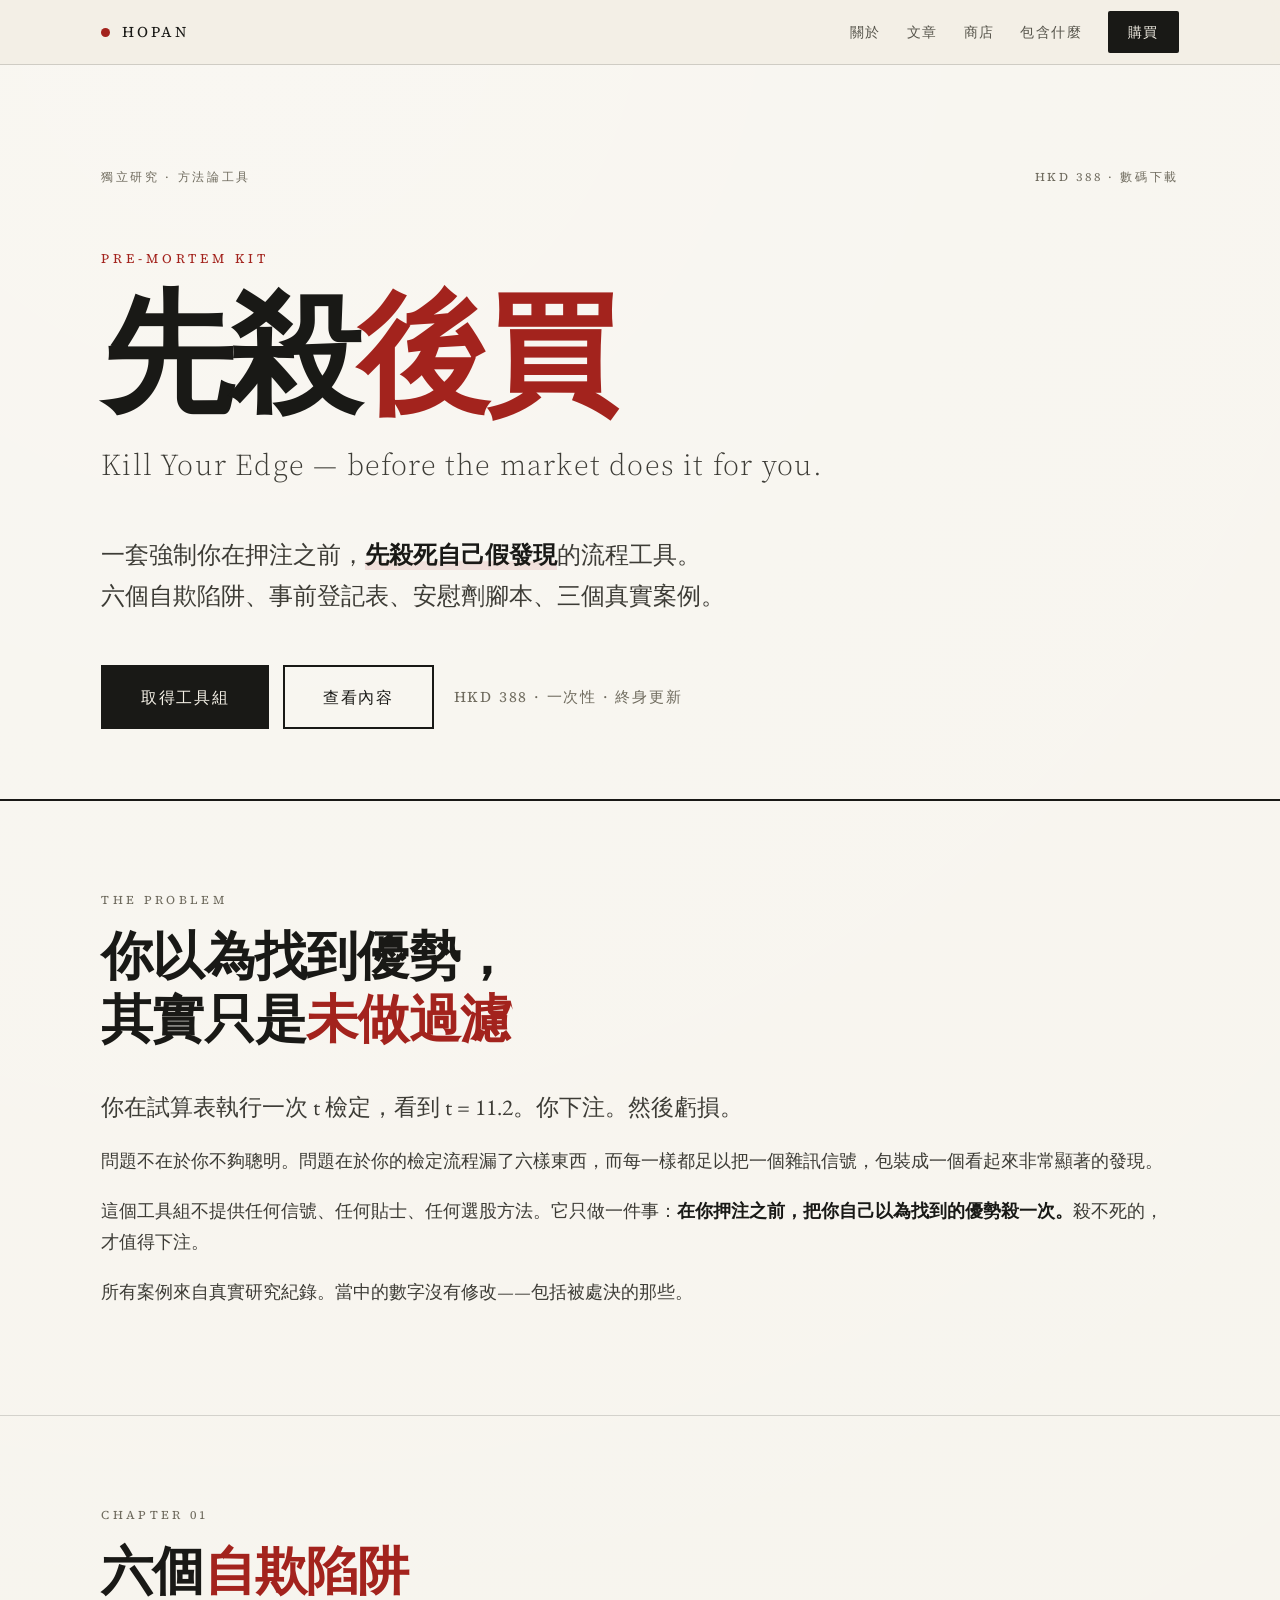
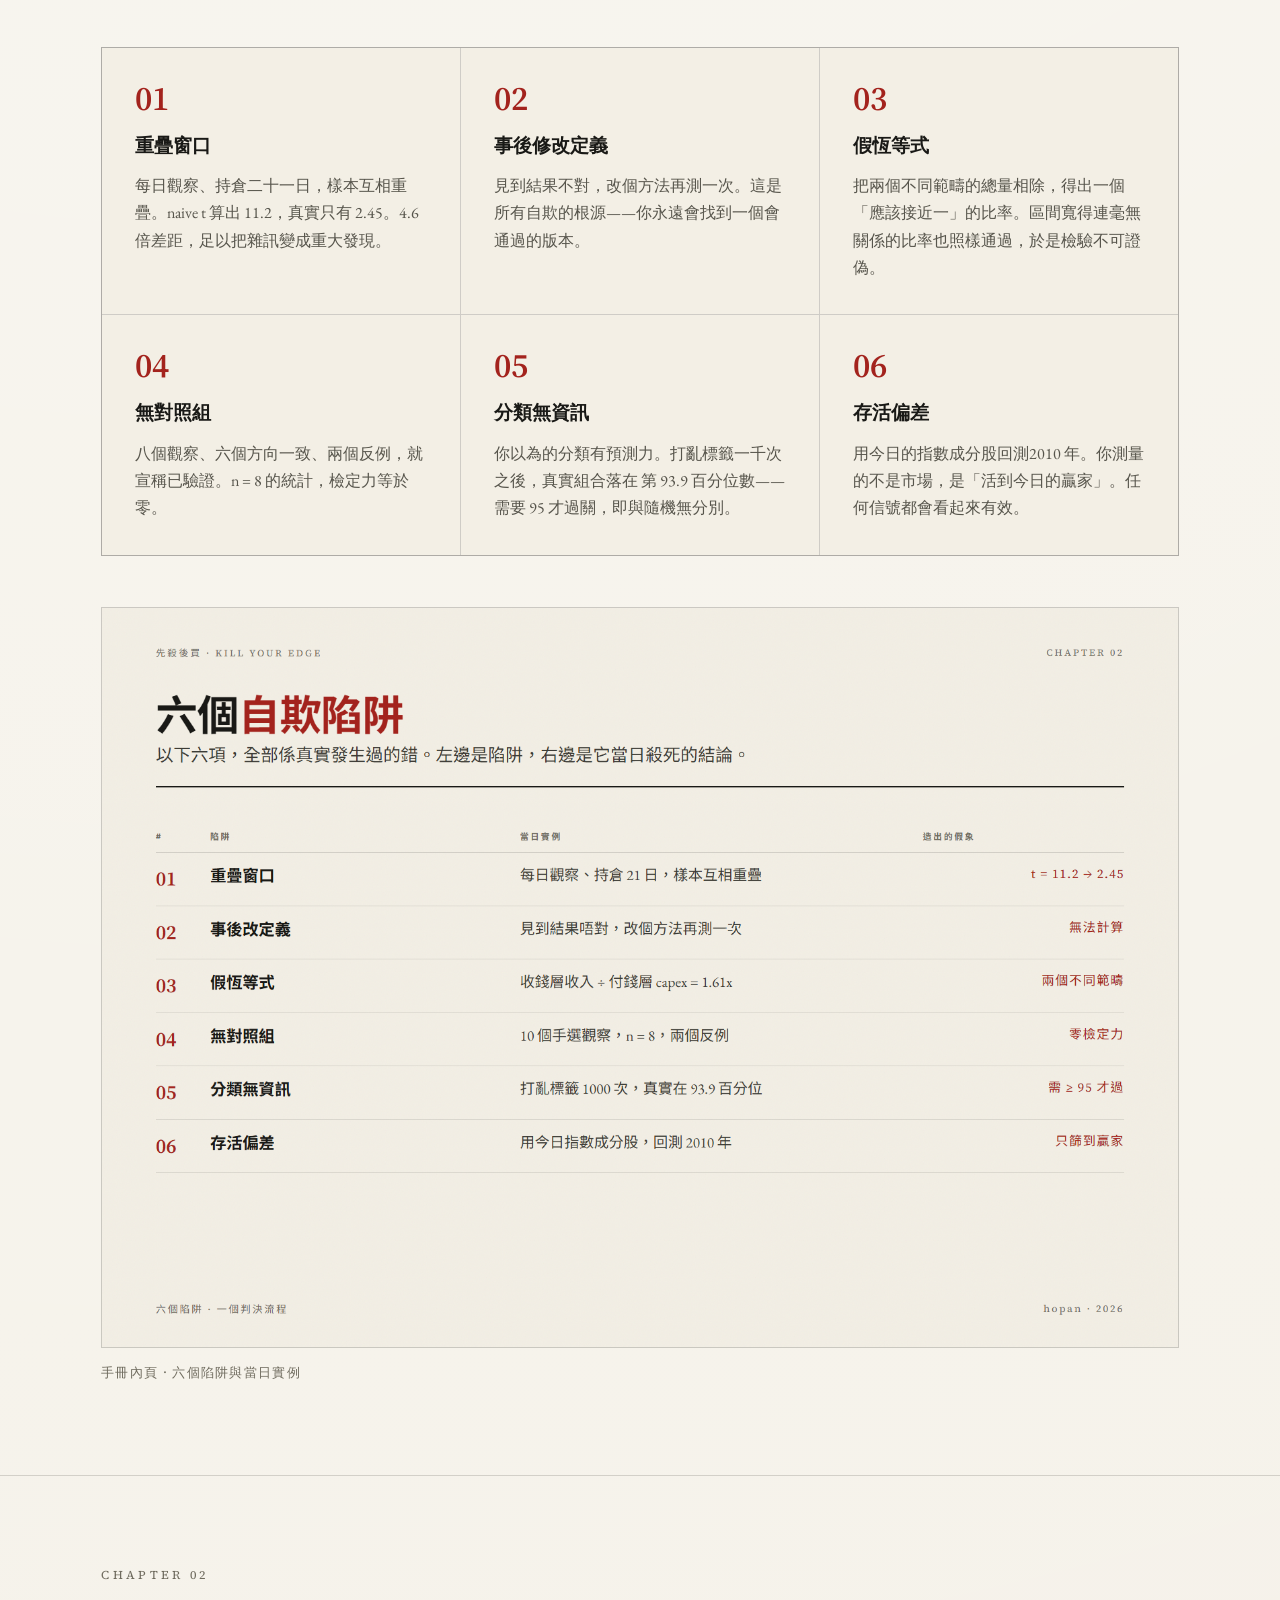
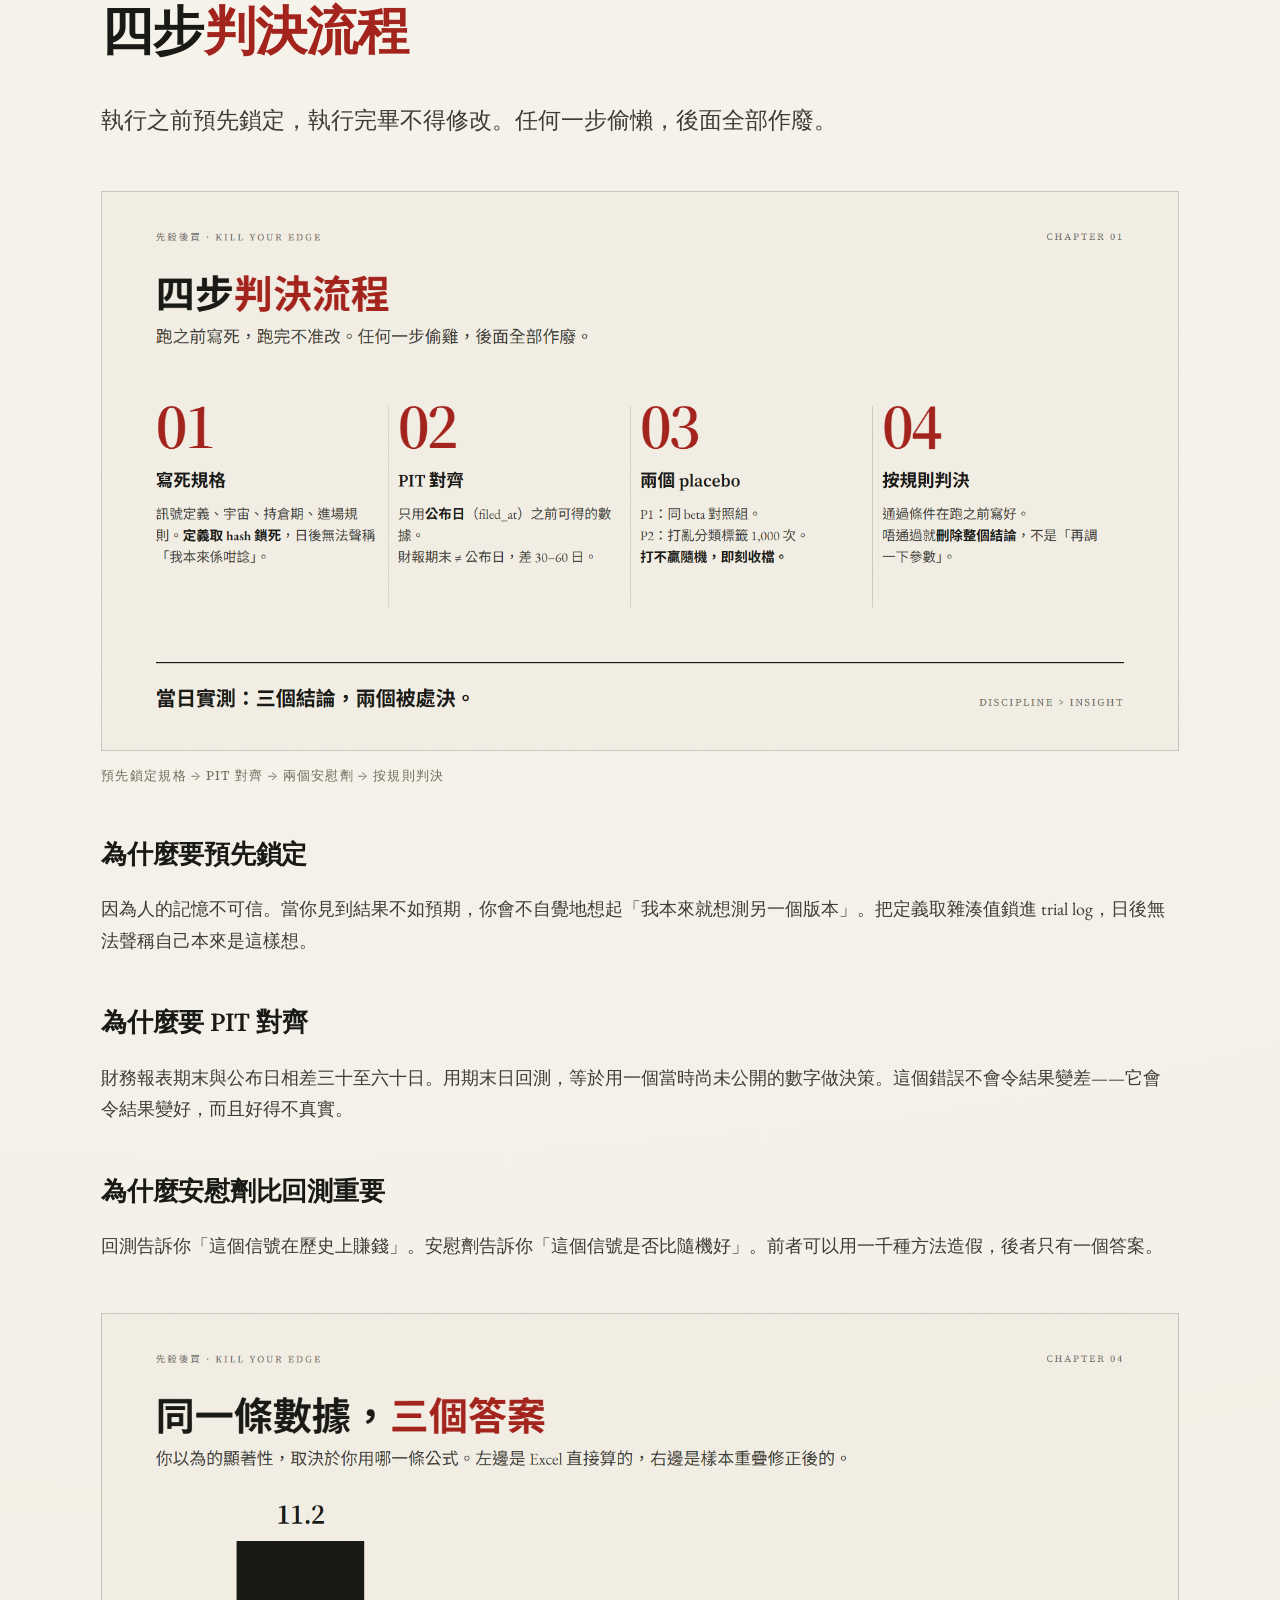
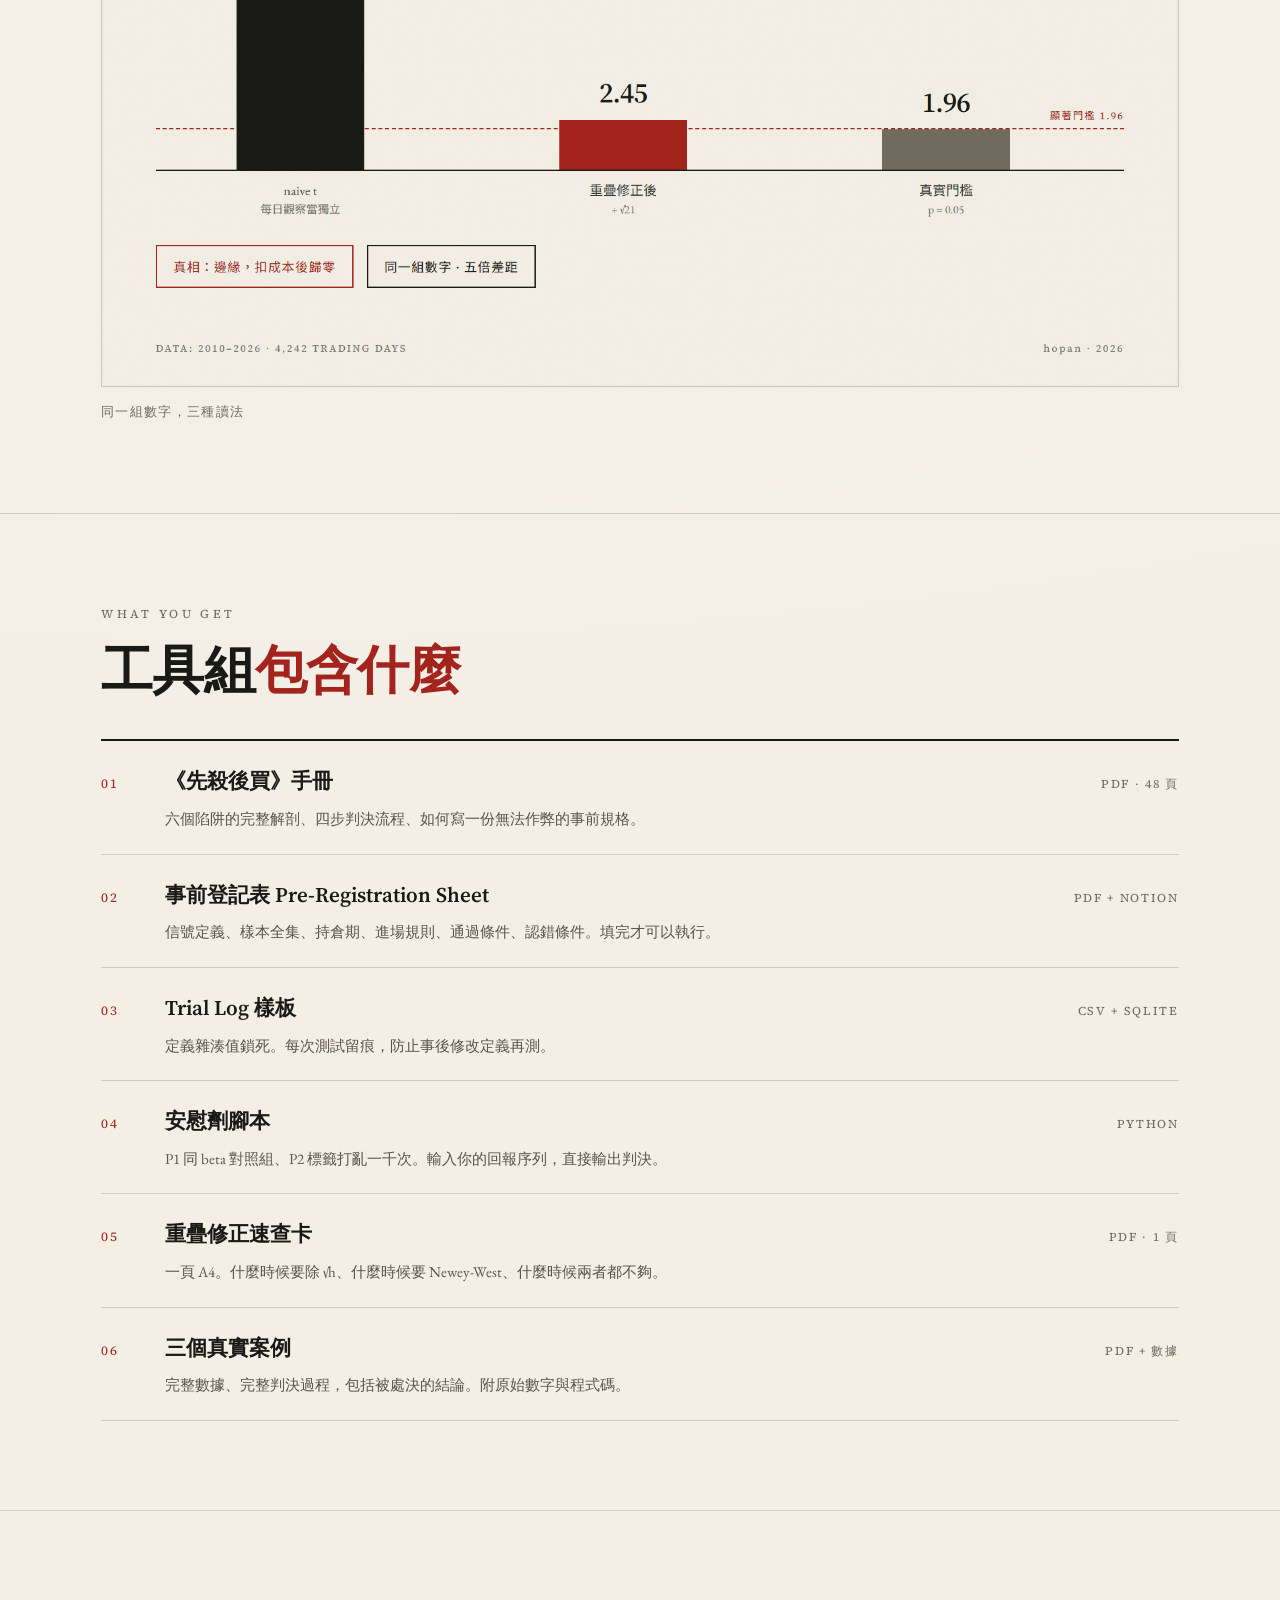
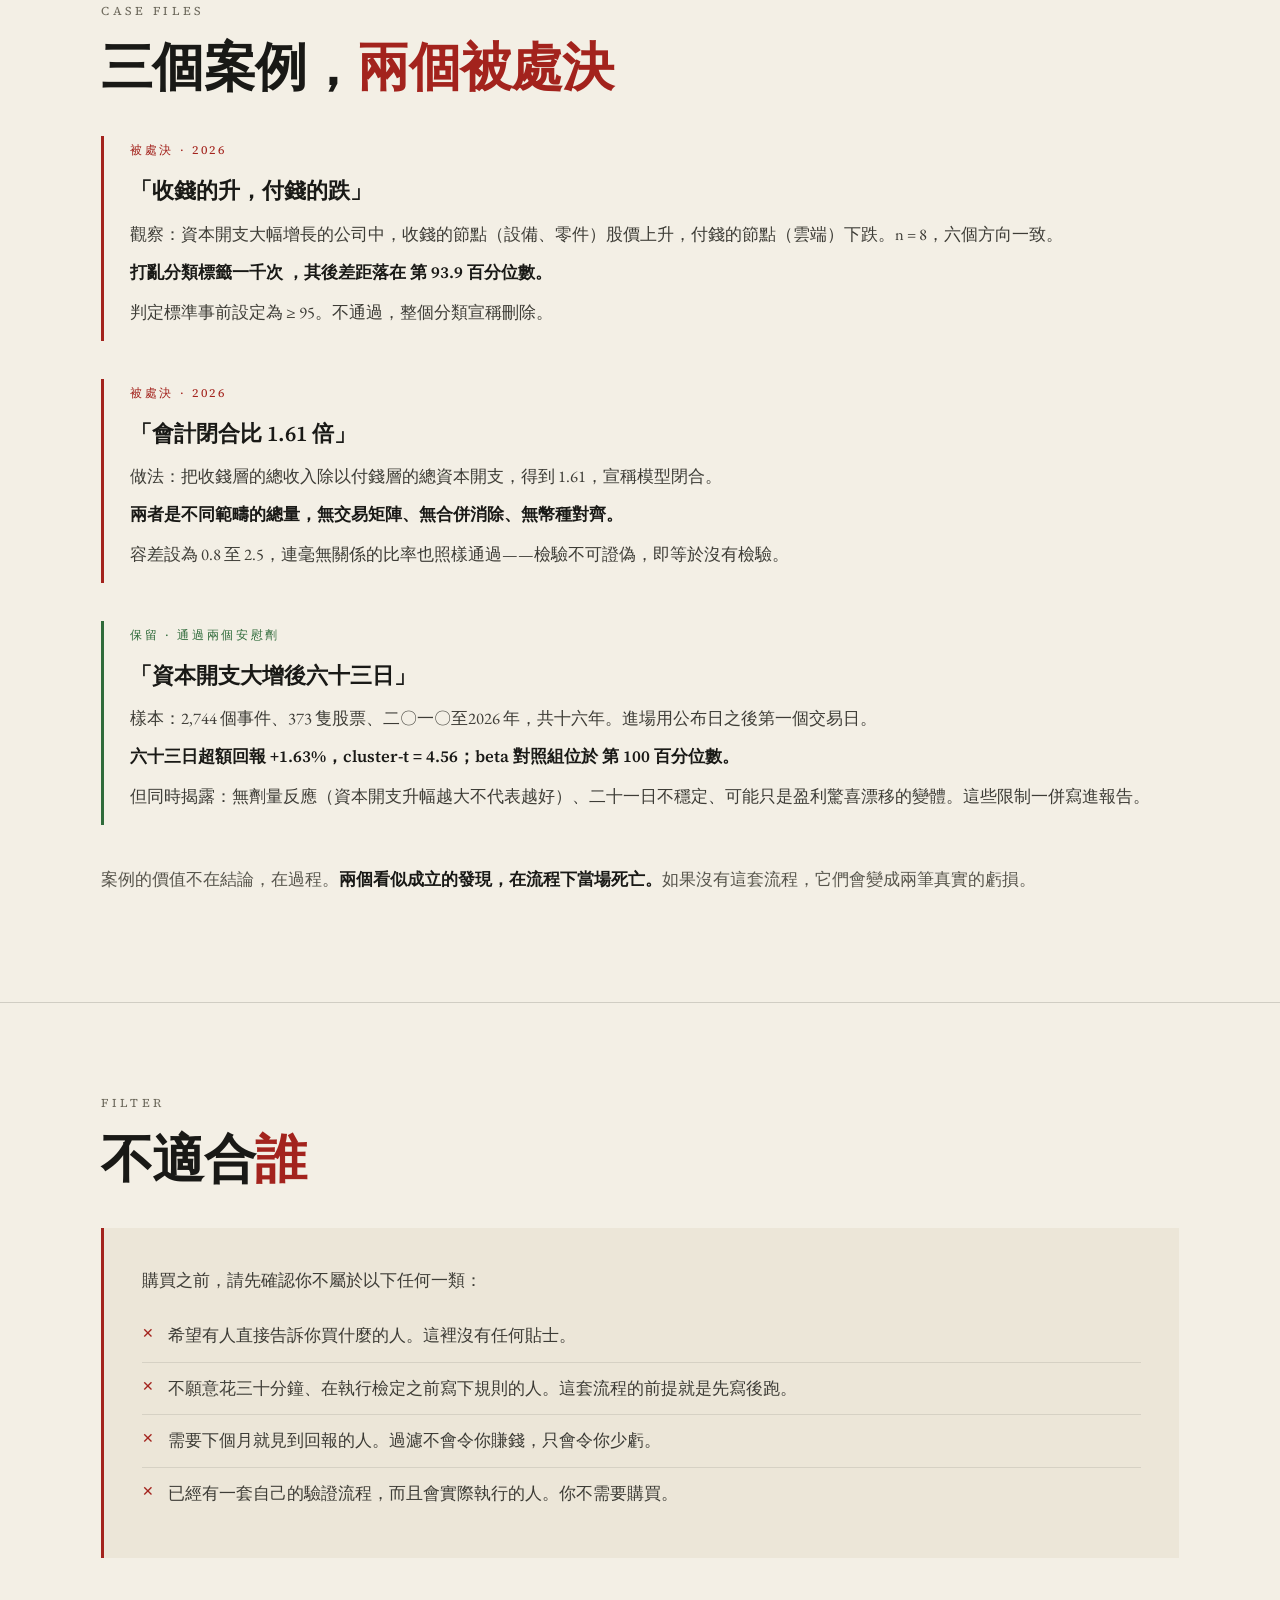
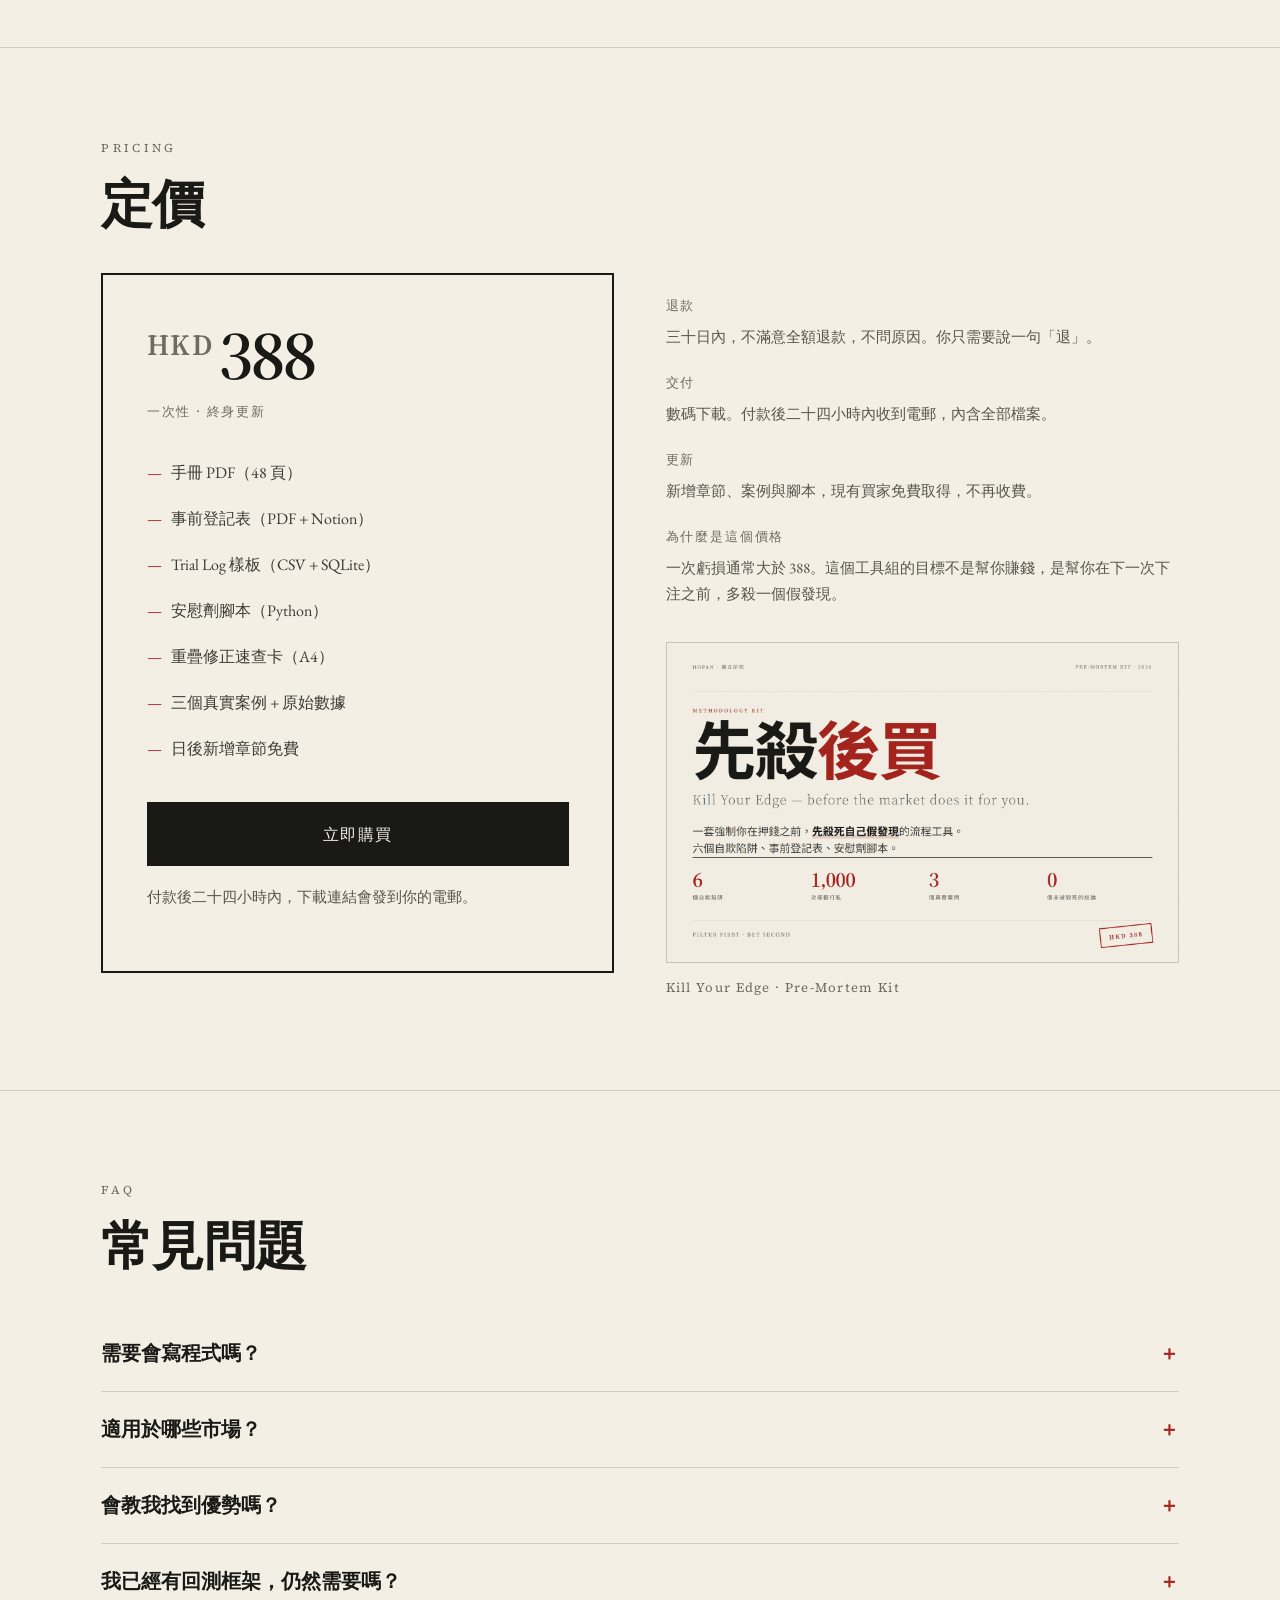
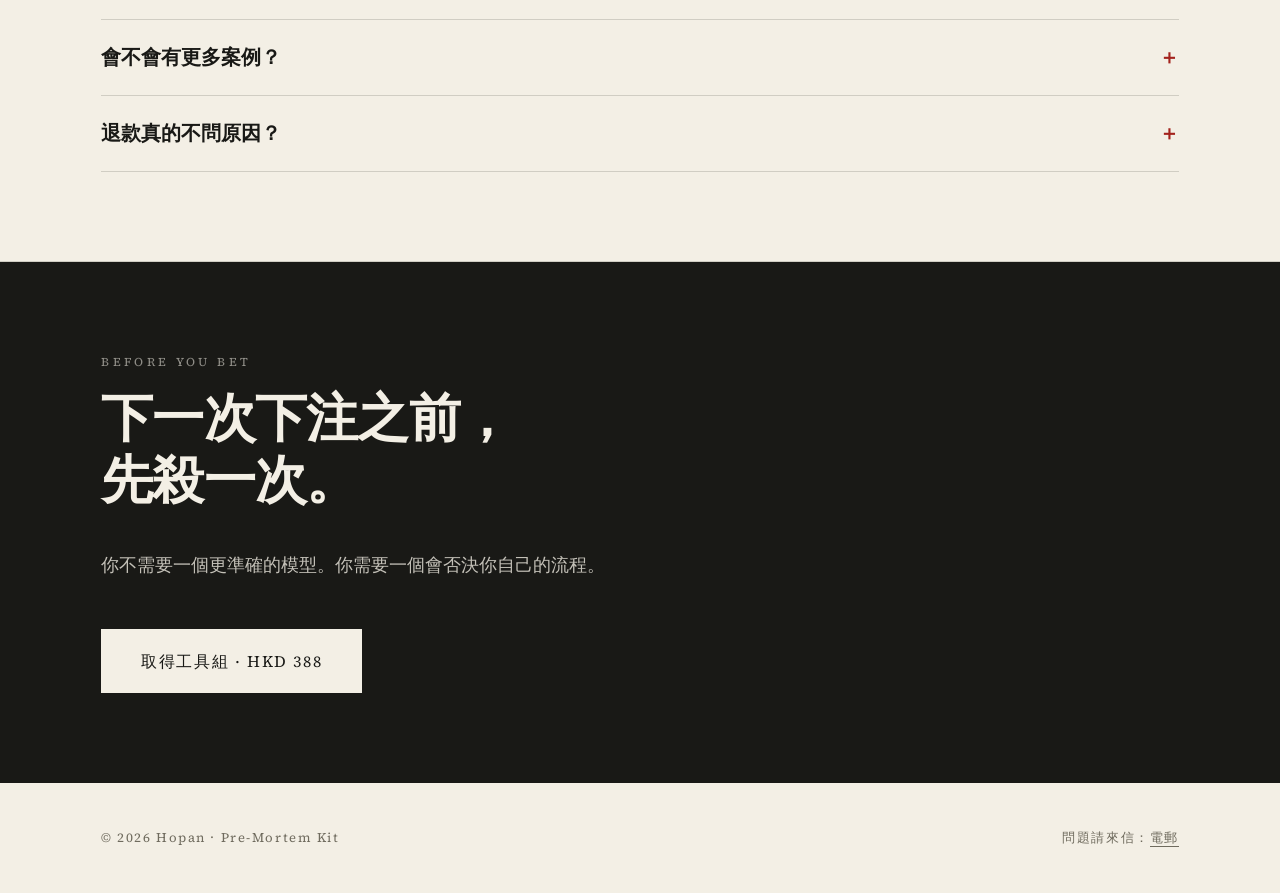
==== commit 893602b5: "文案：移除最後兩處「寫死」口語用法" ====
--- a/product-premortem.html
+++ b/product-premortem.html
@@ -211,7 +211,7 @@
       <img src="images/04-flow.png" alt="四步判決流程圖" loading="lazy">
       <figcaption>預先鎖定規格 → PIT 對齊 → 兩個安慰劑 → 按規則判決</figcaption>
     </figure>
-    <h3>為什麼要寫死</h3>
+    <h3>為什麼要預先鎖定</h3>
     <p>因為人的記憶不可信。當你見到結果不如預期，你會不自覺地想起「我本來就想測另一個版本」。把定義取雜湊值鎖進 trial log，日後無法聲稱自己本來是這樣想。</p>
     <h3>為什麼要 PIT 對齊</h3>
     <p>財務報表期末與公布日相差三十至六十日。用期末日回測，等於用一個當時尚未公開的數字做決策。這個錯誤不會令結果變差——它會令結果變好，而且好得不真實。</p>
@@ -249,7 +249,7 @@
       <h4>「收錢的升，付錢的跌」</h4>
       <p>觀察：資本開支大幅增長的公司中，收錢的節點（設備、零件）股價上升，付錢的節點（雲端）下跌。n = 8，六個方向一致。</p>
       <p class="num">打亂分類標籤一千次 ，其後差距落在 第 93.9 百分位數。</p>
-      <p>判定標準事前寫死為 ≥ 95。不通過，整個分類宣稱刪除。</p>
+      <p>判定標準事前設定為 ≥ 95。不通過，整個分類宣稱刪除。</p>
     </div>
 
     <div class="case killed">
